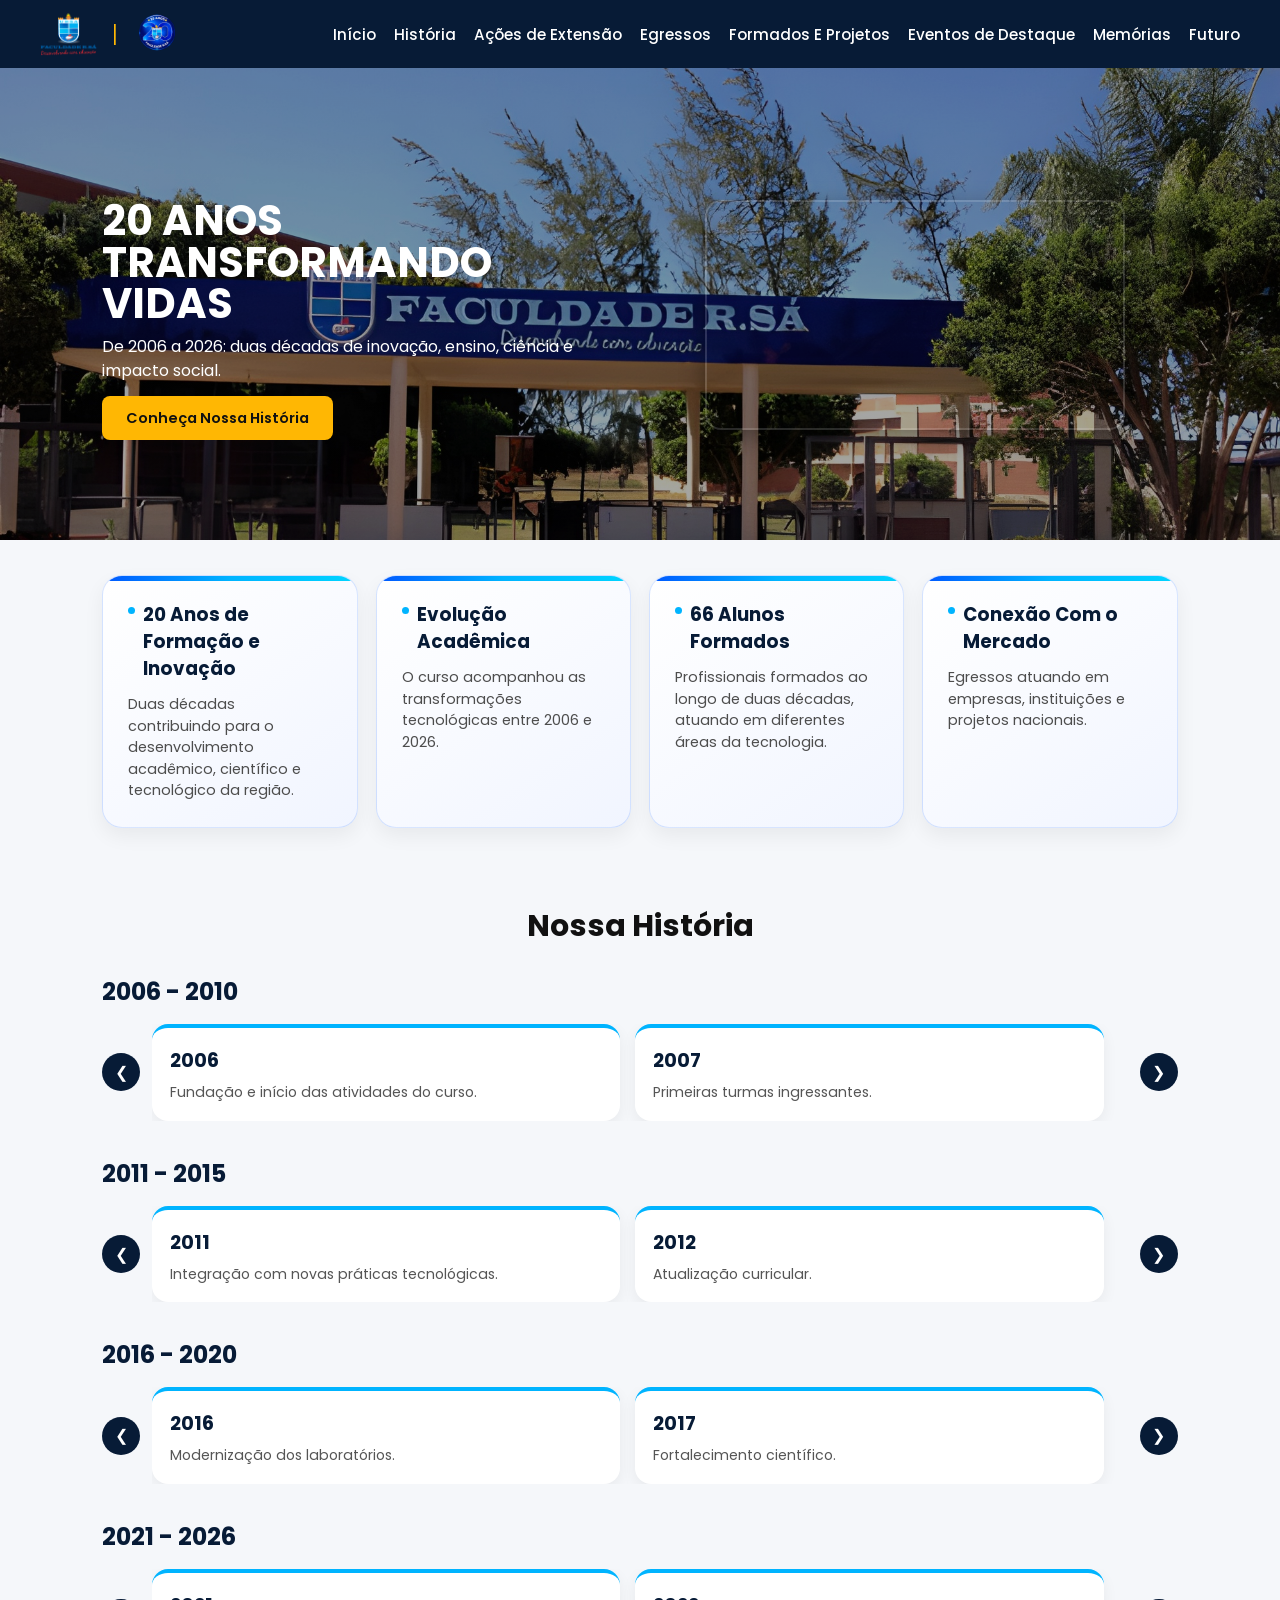
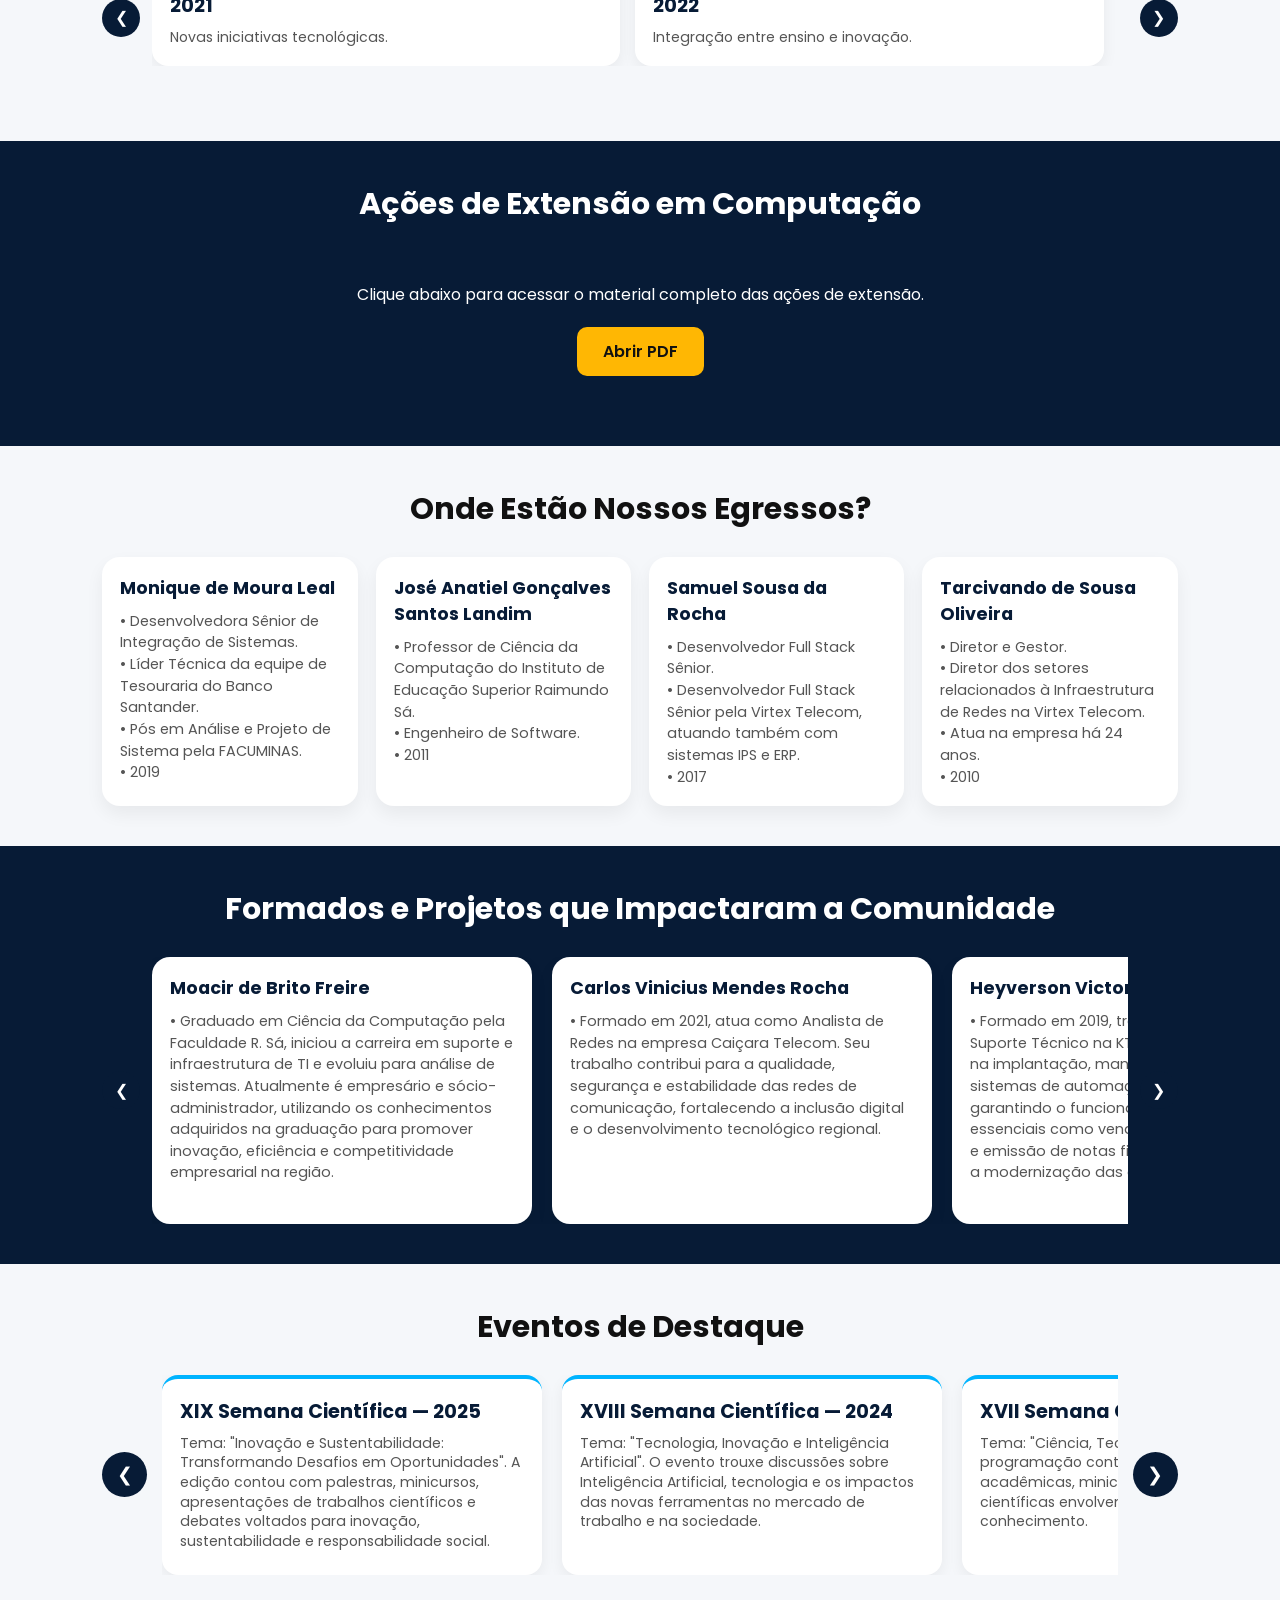
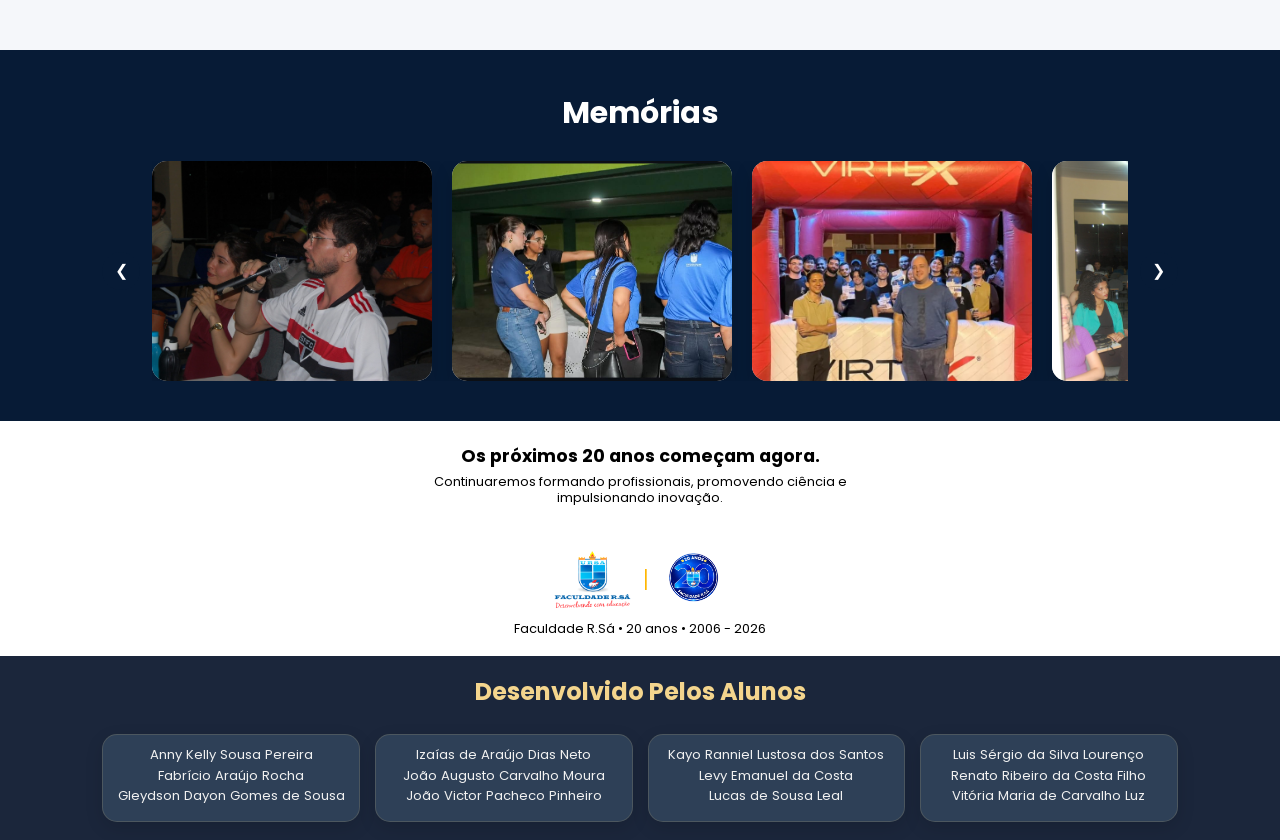
==== index.html @ 5eb16513 "atualização" ====
<!DOCTYPE html>
<html lang="pt-BR">

<head>
  <meta charset="UTF-8">
  <meta name="viewport" content="width=device-width, initial-scale=1.0">

  <title>20 Anos - Faculdade R.Sá</title>

  <link rel="preconnect" href="https://fonts.googleapis.com">

  <link href="https://fonts.googleapis.com/css2?family=Poppins:wght@300;400;500;600;700&display=swap" rel="stylesheet">

  <link rel="stylesheet" href="style.css">

</head>

<body>
  <!-- HEADER -->

  <header class="header">

<div class="logo-area">

  <img src="logo-rsa.png" alt="Logo Faculdade R.Sá">

  <span class="logo-divider">|</span>

  <img src="logo-20-anos.png.png" alt="20 anos">

</div>

    <nav>

      <ul>
        <li><a href="#inicio">Início</a></li>
        <li><a href="#historia">História</a></li>
        <li><a href="#curriculos">Ações de Extensão</a></li>
        <li><a href="#egressos">Egressos</a></li>
        <li><a href="#projetos">Formados E Projetos</a></li>
        <li><a href="#ciencia">Eventos de Destaque</a></li>
        <li><a href="#memorias">Memórias</a></li>
        <li><a href="#futuro">Futuro</a></li>
      </ul>

    </nav>

  </header>

  <!-- HERO -->

<section class="hero" id="inicio">

  <div class="overlay"></div>

  <div class="hero-container">

    <!-- TEXTO -->

    <div class="hero-text">

      <h1>20 ANOS TRANSFORMANDO VIDAS</h1>

      <p>
        De 2006 a 2026: duas décadas de inovação,
        ensino, ciência e impacto social.
      </p>

      <a href="#historia" class="btn">
        Conheça Nossa História
      </a>

    </div>

    <!-- VÍDEO -->

    <div class="hero-video">

      <!-- TROCAR O LINK FUTURAMENTE -->

      <iframe
        src="https://www.youtube.com/embed/VIDEO_ID"
        title="Vídeo 20 anos"
        frameborder="0"
        allowfullscreen>
      </iframe>

    </div>

  </div>

</section> 

  <!-- BLOCO INSTITUCIONAL -->

  <section class="impacto">

    <div class="impact-card">

      <h2>20 Anos de Formação e Inovação</h2>

      <p>
        Duas décadas contribuindo para o desenvolvimento
        acadêmico, científico e tecnológico da região.
      </p>

    </div>

    <div class="impact-card">

      <h2>Evolução Acadêmica</h2>

      <p>
        O curso acompanhou as transformações tecnológicas
        entre 2006 e 2026.
      </p>

    </div>

    <div class="impact-card">

  <h2>66 Alunos Formados</h2>

  <p>
    Profissionais formados ao longo de duas décadas,
    atuando em diferentes áreas da tecnologia.
  </p>

</div>

    <div class="impact-card">

      <h2>Conexão Com o Mercado</h2>

      <p>
        Egressos atuando em empresas,
        instituições e projetos nacionais.
      </p>

    </div>

  </section>

  <!-- HISTÓRIA -->

<section class="section" id="historia">

  <h2 class="section-title">
    Nossa História
  </h2>

  <!-- 2006 - 2010 -->

  <div class="timeline-group">

    <h3 class="timeline-group-title">
      2006 - 2010
    </h3>

    <div class="timeline-slider">

      <button class="prev">&#10094;</button>

      <div class="timeline-track">

        <div class="timeline-card">
          <h3>2006</h3>
          <p>Fundação e início das atividades do curso.</p>
        </div>

        <div class="timeline-card">
          <h3>2007</h3>
          <p>Primeiras turmas ingressantes.</p>
        </div>

        <div class="timeline-card">
          <h3>2008</h3>
          <p>Primeiros projetos acadêmicos.</p>
        </div>

        <div class="timeline-card">
          <h3>2009</h3>
          <p>Ampliação das atividades de extensão.</p>
        </div>

        <div class="timeline-card">
          <h3>2010</h3>
          <p>Fortalecimento da estrutura do curso.</p>
        </div>

      </div>

      <button class="next">&#10095;</button>

    </div>

  </div>

  <!-- 2011 - 2015 -->

  <div class="timeline-group">

    <h3 class="timeline-group-title">
      2011 - 2015
    </h3>

    <div class="timeline-slider">

      <button class="prev">&#10094;</button>

      <div class="timeline-track">

        <div class="timeline-card">
          <h3>2011</h3>
          <p>Integração com novas práticas tecnológicas.</p>
        </div>

        <div class="timeline-card">
          <h3>2012</h3>
          <p>Atualização curricular.</p>
        </div>

        <div class="timeline-card">
          <h3>2013</h3>
          <p>Eventos científicos regionais.</p>
        </div>

        <div class="timeline-card">
          <h3>2014</h3>
          <p>Projetos voltados à comunidade.</p>
        </div>

        <div class="timeline-card">
          <h3>2015</h3>
          <p>Consolidação acadêmica.</p>
        </div>

      </div>

      <button class="next">&#10095;</button>

    </div>

  </div>

  <!-- 2016 - 2020 -->

  <div class="timeline-group">

    <h3 class="timeline-group-title">
      2016 - 2020
    </h3>

    <div class="timeline-slider">

      <button class="prev">&#10094;</button>

      <div class="timeline-track">

        <div class="timeline-card">
          <h3>2016</h3>
          <p>Modernização dos laboratórios.</p>
        </div>

        <div class="timeline-card">
          <h3>2017</h3>
          <p>Fortalecimento científico.</p>
        </div>

        <div class="timeline-card">
          <h3>2018</h3>
          <p>Projetos regionais de inovação.</p>
        </div>

        <div class="timeline-card">
          <h3>2019</h3>
          <p>Ampliação dos egressos no mercado.</p>
        </div>

        <div class="timeline-card">
          <h3>2020</h3>
          <p>Transformação digital do ensino.</p>
        </div>

      </div>

      <button class="next">&#10095;</button>

    </div>

  </div>

  <!-- 2021 - 2026 -->

  <div class="timeline-group">

    <h3 class="timeline-group-title">
      2021 - 2026
    </h3>

    <div class="timeline-slider">

      <button class="prev">&#10094;</button>

      <div class="timeline-track">

        <div class="timeline-card">
          <h3>2021</h3>
          <p>Novas iniciativas tecnológicas.</p>
        </div>

        <div class="timeline-card">
          <h3>2022</h3>
          <p>Integração entre ensino e inovação.</p>
        </div>

        <div class="timeline-card">
          <h3>2023</h3>
          <p>Projetos com impacto social.</p>
        </div>

        <div class="timeline-card">
          <h3>2024</h3>
          <p>Expansão tecnológica do curso.</p>
        </div>

        <div class="timeline-card">
          <h3>2025</h3>
          <p>Preparação dos 20 anos.</p>
        </div>

        <div class="timeline-card">
          <h3>2026</h3>
          <p>Comemoração oficial dos 20 anos.</p>
        </div>

      </div>

      <button class="next">&#10095;</button>

    </div>

  </div>

</section>

  <!-- AÇÕES DE EXTENSÃO -->

<section class="section dark-section" id="curriculos">

  <h2 class="section-title">
    Ações de Extensão em Computação
  </h2>

  <div class="pdf-area">

    <p>
      Clique abaixo para acessar o material completo das ações de extensão.
    </p>

    <a 
      href="Extensões de Computação-1.pptx.pdf"  
      target="_blank" 
      class="pdf-button"
    >
      Abrir PDF
    </a>

  </div>

</section>

 <!-- EGRESSOS -->

<section class="section" id="egressos">

  <h2 class="section-title">
    Onde Estão Nossos Egressos?
  </h2>

  <div class="cards">

    <div class="card">
      <h3>Monique de Moura Leal</h3>
      <p>• Desenvolvedora Sênior de Integração de Sistemas.</p>
      <p>• Líder Técnica da equipe de Tesouraria do Banco Santander.</p>
      <p>• Pós em Análise e Projeto de Sistema pela FACUMINAS.</p>
      <p>• 2019</p>
    </div>

    <div class="card">
      <h3>José Anatiel Gonçalves Santos Landim</h3>
      <p>• Professor de Ciência da Computação do Instituto de Educação Superior Raimundo Sá.</p>
      <p>• Engenheiro de Software.</p>
      <p>• 2011</p>
    </div>

    <div class="card">
      <h3>Samuel Sousa da Rocha</h3>
      <p>• Desenvolvedor Full Stack Sênior.</p>
      <p>• Desenvolvedor Full Stack Sênior pela Virtex Telecom, atuando também com sistemas IPS e ERP.</p>
      <p>• 2017</p>
    </div>

    <div class="card">
      <h3>Tarcivando de Sousa Oliveira</h3>
      <p>• Diretor e Gestor.</p>
      <p>• Diretor dos setores relacionados à Infraestrutura de Redes na Virtex Telecom.</p>
      <p>• Atua na empresa há 24 anos.</p>
      <p>• 2010</p>
    </div>

  </div>

</section>

  <!-- PROJETOS -->

<section class="section dark-section" id="projetos">

  <h2 class="section-title">
    Formados e Projetos que Impactaram a Comunidade
  </h2>

  <div class="timeline-slider">

    <button class="prev">&#10094;</button>

    <div class="timeline-track">

      <div class="card">

        <h3>Moacir de Brito Freire</h3>

        <p>
          • Graduado em Ciência da Computação pela Faculdade R. Sá, iniciou a carreira em suporte e infraestrutura de TI e evoluiu para análise de sistemas. Atualmente é empresário e sócio-administrador, utilizando os conhecimentos adquiridos na graduação para promover inovação, eficiência e competitividade empresarial na região.
        </p>

      </div>

      <div class="card">

        <h3>Carlos Vinicius Mendes Rocha</h3>

        <p>
          • Formado em 2021, atua como Analista de Redes na empresa Caiçara Telecom. Seu trabalho contribui para a qualidade, segurança e estabilidade das redes de comunicação, fortalecendo a inclusão digital e o desenvolvimento tecnológico regional.
        </p>

      </div>

      <div class="card">

        <h3>Heyverson Victor Silva Pereira</h3>

        <p>
          • Formado em 2019, trabalha como Analista de Suporte Técnico na KTECH Sistemas Ltda. Atua na implantação, manutenção e suporte de sistemas de automação comercial, garantindo o funcionamento de processos essenciais como vendas, controle de estoque e emissão de notas fiscais, contribuindo para a modernização das empresas locais.
        </p>

      </div>

      <div class="card">

        <h3>Luiz Ricardo Leite Araújo Luz</h3>

        <p>
          • Graduado em Ciência da Computação pela Faculdade R. Sá, realizou intercâmbio na Irlanda após a formação. Atualmente trabalha em uma gráfica e se especializa em UX/UI Design, desenvolvendo seu portfólio para ingressar no mercado de tecnologia. Sua trajetória destaca a busca contínua por qualificação e adaptação às novas demandas profissionais.
        </p>

      </div>

    </div>

    <button class="next">&#10095;</button>

  </div>

</section>


<!-- EVENTOS -->

<section class="section" id="ciencia">

  <h2 class="section-title">
    Eventos de Destaque
  </h2>

  <div class="timeline-group">

    <div class="timeline-slider">

      <button class="prev">&#10094;</button>

      <div class="timeline-track">

        <div class="timeline-card">

          <h3>XIX Semana Científica — 2025</h3>

          <p>
            Tema: "Inovação e Sustentabilidade: Transformando Desafios em Oportunidades".
            A edição contou com palestras, minicursos, apresentações de trabalhos científicos
            e debates voltados para inovação, sustentabilidade e responsabilidade social.
          </p>

        </div>

        <div class="timeline-card">

          <h3>XVIII Semana Científica — 2024</h3>

          <p>
            Tema: "Tecnologia, Inovação e Inteligência Artificial".
            O evento trouxe discussões sobre Inteligência Artificial, tecnologia e os impactos
            das novas ferramentas no mercado de trabalho e na sociedade.
          </p>

        </div>

        <div class="timeline-card">

          <h3>XVII Semana Científica — 2023</h3>

          <p>
            Tema: "Ciência, Tecnologia e Sociedade".
            A programação contou com palestras acadêmicas, minicursos e apresentações científicas
            envolvendo diferentes áreas do conhecimento.
          </p>

        </div>

        <div class="timeline-card">

          <h3>XVI Semana Científica — 2022</h3>

          <p>
            Tema: "Cenário Pós-Pandemia: Direitos, Tecnologia e Saúde Mental".
            A edição abordou os impactos da pandemia, saúde mental, avanços tecnológicos e questões sociais.
          </p>

        </div>

        <div class="timeline-card">

          <h3>X Semana Científica — 2016</h3>

          <p>
            Tema: "Ética, Política e Desenvolvimento".
            A abertura do evento contou com palestra sobre empreendedorismo, motivação e desenvolvimento.
          </p>

        </div>

        <div class="timeline-card">

          <h3>VII Semana Científica — 2013</h3>

          <p>
            Tema: "Direitos Humanos e Sociedade".
            Foram discutidos temas sociais, direitos humanos e violência contra a mulher.
          </p>

        </div>

      </div>

      <button class="next">&#10095;</button>

    </div>

  </div>

</section>

  <!-- MEMÓRIAS -->

<section class="section dark-section" id="memorias">

  <h2 class="section-title">
    Memórias
  </h2>

  <div class="timeline-slider">

    <button class="prev">&#10094;</button>

    <div class="timeline-track">

      <div class="gallery-item"
           onclick="abrirModal(
           '1000161696.jpg',
           'VII Semana da Computação',
           'Evento acadêmico voltado à integração entre estudantes, professores e profissionais da área de tecnologia, promovendo palestras, debates e troca de experiências.')">

        <img src="1000161696.jpg" alt="">
      </div>

      <div class="gallery-item"
           onclick="abrirModal(
           '1000161697.jpg',
           'Palestra de Estudantes da Computação em Academia de Saúde',
           'Ação realizada por estudantes do curso com foco em educação, tecnologia e conscientização junto à comunidade.')">

        <img src="1000161697.jpg" alt="">
      </div>

      <div class="gallery-item"
           onclick="abrirModal(
           '1000161698.jpg',
           'Segurança Digital para Todos',
           'Projeto de extensão voltado à conscientização da população sobre segurança digital, privacidade e uso seguro da internet.')">

        <img src="1000161698.jpg" alt="">
      </div>

      <div class="gallery-item"
           onclick="abrirModal(
           '1000161699.jpg',
           'VII Semana da Computação',
           'Registro de atividades desenvolvidas durante a Semana da Computação da Faculdade R.Sá.')">

        <img src="1000161699.jpg" alt="">
      </div>

      <div class="gallery-item"
           onclick="abrirModal(
           '10001616100.jpg',
           'Mulheres em Foco',
           'Projeto realizado pelos cursos de Administração, Ciências Contábeis, Ciência da Computação e Jornalismo.')">

        <img src="10001616100.jpg" alt="">
      </div>

      <div class="gallery-item"
           onclick="abrirModal(
           '10001616101.jpg',
           'Computação e Urbanismo',
           'Aplicações de Teoria dos Grafos no planejamento urbano. Fez parte da 3ª edição do Prospera, promovido pelo Instituto Aegea.')">

        <img src="10001616101.jpg" alt="">
      </div>

      <div class="gallery-item"
           onclick="abrirModal(
           '10001616102.jpg',
           'Picos Pro Race 2022',
           'O curso de Computação desenvolveu um programa de simulação de compras online, usado pelo curso de Direito para orientação jurídica em casos de produtos defeituosos ou extraviados.')">

        <img src="10001616102.jpg" alt="">
      </div>

      <div class="gallery-item"
           onclick="abrirModal(
           '10001616103.jpg',
           'Computação e Saúde Mental',
           'Pesquisa realizada por alunos de Computação sobre ciência, saúde mental e os impactos das apostas esportivas.')">

        <img src="10001616103.jpg" alt="">
      </div>

      <div class="gallery-item"
           onclick="abrirModal(
           '10001616104.jpg',
           'Café Filosófico',
           'Projeto interdisciplinar envolvendo alunos de Computação em conjunto com outros cursos, com painel integrado e roda de conversa.')">

        <img src="10001616104.jpg" alt="">
      </div>

      <div class="gallery-item"
           onclick="abrirModal(
           '10001616105.jpg',
           'Computação e Saúde Mental',
           'Atividade de extensão voltada à conscientização sobre saúde mental e impactos sociais das apostas.')">

        <img src="10001616105.jpg" alt="">
      </div>

    </div>

    <button class="next">&#10095;</button>

  </div>

</section>

  <!-- FUTURO -->

  <section class="future" id="futuro">

    <h2>
      Os próximos 20 anos começam agora.
    </h2>

    <p>
      Continuaremos formando profissionais,
      promovendo ciência e impulsionando inovação.
    </p>

  </section>

  <!-- FOOTER -->

<footer class="footer">

  <div class="footer-logos">

    <img src="logo-rsa.png" alt="Logo Faculdade">

    <span class="footer-divider">|</span>

    <img src="logo-20-anos.png.png" alt="20 anos">

  </div>

  <p>
    Faculdade R.Sá • 20 anos • 2006 - 2026
  </p>

</footer>

  <script src="script.js"></script>

  <!-- FOOTER DESENVOLVEDORES -->

<section class="dev-section">

  <h2>
    Desenvolvido Pelos Alunos
  </h2>

  <div class="dev-grid">

    <div class="dev-card">
      <p>Anny Kelly Sousa Pereira</p>
      <p>Fabrício Araújo Rocha</p>
      <p>Gleydson Dayon Gomes de Sousa</p>
    </div>

    <div class="dev-card">
      <p>Izaías de Araújo Dias Neto</p>
      <p>João Augusto Carvalho Moura</p>
      <p>João Victor Pacheco Pinheiro</p>
    </div>

    <div class="dev-card">
      <p>Kayo Ranniel Lustosa dos Santos</p>
      <p>Levy Emanuel da Costa</p>
      <p>Lucas de Sousa Leal</p>
    </div>

    <div class="dev-card">
      <p>Luis Sérgio da Silva Lourenço</p>
      <p>Renato Ribeiro da Costa Filho</p>
      <p>Vitória Maria de Carvalho Luz</p>
    </div>

  </div>

</section>

<div id="modalMemoria" class="modal">

  <div class="modal-content">

    <span class="fechar" onclick="fecharModal()">
      &times;
    </span>

    <div class="modal-body">

      <img id="modalImagem" src="" alt="">

      <div class="modal-texto">

        <h3 id="modalTitulo"></h3>

        <p id="modalDescricao"></p>

      </div>

    </div>

  </div>

</div>

</body>

</html>
---- style.css ----
*{
  margin:0;
  padding:0;
  box-sizing:border-box;
}

html{
  scroll-behavior:smooth;
}

body{
  font-family:'Poppins', sans-serif;
  background:#f5f7fa;
  color:#111;
  overflow-x:hidden;
}

/* HEADER */

.header{
  position:fixed;
  top:0;
  width:100%;
  background:#071b36;
  padding:10px 40px;
  display:flex;
  justify-content:space-between;
  align-items:center;
  z-index:999;
}

.logo-area{
  display:flex;
  align-items:center;
  gap:15px;
}

.logo-area img{
  height:48px;
}

.logo-divider,
.footer-divider{
  color:#ffb703;
  font-size:1.5rem;
  font-weight:300;
}

nav ul{
  display:flex;
  list-style:none;
  gap:18px;
}

nav a{
  color:white;
  text-decoration:none;
  font-weight:500;
  font-size:0.95rem;
  transition:0.3s;
}

nav a:hover{
  color:#ffb703;
}

/* HERO */

.hero{
  min-height:60vh;

  background:
    linear-gradient(
      rgba(0,0,0,0.28),
      rgba(0,0,0,0.28)
    ),
    url('facul.png');

  background-size:cover;
  background-position:center;
  background-repeat:no-repeat;

  position:relative;
  display:flex;
  align-items:center;
  justify-content:center;

  padding-top:90px;
}

.overlay{
  position:absolute;
  inset:0;
  background:rgba(0,0,0,0.10);
}

/* HERO CONTAINER */

.hero-container{
  position:relative;
  z-index:2;
  width:100%;
  padding:25px 8%;
  display:flex;
  justify-content:space-between;
  align-items:center;
  gap:25px;
}

/* TEXTO */

.hero-text{
  flex:1;
  color:white;
}

.hero-text h1{
  font-size:2.6rem;
  margin-bottom:10px;
  line-height:1;
}

.hero-text p{
  font-size:1rem;
  margin-bottom:22px;
  line-height:1.5;
  max-width:500px;
}

/* VÍDEO */

.hero-video{
  flex:1;
  display:flex;
  justify-content:center;
}

.hero-video iframe{
  width:100%;
  max-width:420px;
  height:230px;
  border-radius:16px;
  border:2px solid rgba(255,255,255,0.15);
  box-shadow:0 8px 25px rgba(0,0,0,0.35);
}

/* BOTÃO */

.btn{
  background:#ffb703;
  color:#111;
  text-decoration:none;
  padding:12px 24px;
  border-radius:8px;
  font-weight:600;
  font-size:0.9rem;
  transition:0.3s;
}

.btn:hover{
  transform:translateY(-3px);
}

/* IMPACTO */

.impacto{
  display:grid;
  grid-template-columns:repeat(auto-fit,minmax(220px,1fr));
  gap:18px;
  padding:35px 8%;
}

.impact-card{
  position:relative;
  background:linear-gradient(145deg,#ffffff,#f1f5ff);
  padding:25px;
  border-radius:20px;
  border:1px solid rgba(0,87,255,0.15);
  overflow:hidden;
  transition:0.4s;
  box-shadow:
    0 8px 20px rgba(0,0,0,0.06),
    0 0 0 rgba(0,87,255,0);
}

.impact-card::before{
  content:"";
  position:absolute;
  top:0;
  left:0;
  width:100%;
  height:5px;
  background:linear-gradient(
    90deg,
    #0057ff,
    #00b4ff,
    #00d4ff
  );
}

.impact-card:hover{
  transform:translateY(-5px);
}

.impact-card h2{
  font-size:1.15rem;
  color:#071b36;
  margin-bottom:12px;
  position:relative;
  padding-left:15px;
}

.impact-card h2::before{
  content:"";
  position:absolute;
  left:0;
  top:6px;
  width:7px;
  height:7px;
  border-radius:50%;
  background:#00b4ff;
}

.impact-card p{
  line-height:1.5;
  color:#4d4d4d;
  font-size:0.9rem;
}

/* SECTION */

.section{
  padding:40px 8%;
}

.section-title{
  text-align:center;
  font-size:1.9rem;
  margin-bottom:25px;
}

.dark-section{
  background:#071b36;
  color:white;
}

/* TIMELINE */

.timeline-group{
  margin-bottom:35px;
}

.timeline-group-title{
  font-size:1.5rem;
  margin-bottom:15px;
  color:#071b36;
}

/* SLIDER */

.timeline-slider{
  position:relative;
  display:flex;
  align-items:center;
  gap:12px;
}

/* TRACK */

.timeline-track{
  display:flex;
  gap:15px;
  overflow:hidden;
  scroll-behavior:smooth;
  width:100%;
}

/* TIMELINE CARD */

.timeline-card{
  min-width:48%;
  background:white;
  padding:18px;
  border-radius:16px;
  border-top:4px solid #00b4ff;
  box-shadow:0 5px 15px rgba(0,0,0,0.06);
  flex-shrink:0;
  transition:0.3s;
}

.timeline-card:hover{
  transform:translateY(-4px);
}

.timeline-card h3{
  font-size:1.2rem;
  margin-bottom:8px;
  color:#071b36;
}

.timeline-card p{
  color:#555;
  line-height:1.4;
  font-size:0.88rem;
}

/* BOTÕES */

.prev,
.next{
  background:#071b36;
  color:white;
  border:none;
  width:38px;
  height:38px;
  border-radius:50%;
  cursor:pointer;
  font-size:1rem;
  transition:0.3s;
  flex-shrink:0;
}

.prev:hover,
.next:hover{
  background:#00b4ff;
}

/* CARDS */

.cards{
  display:grid;
  grid-template-columns:repeat(auto-fit,minmax(240px,1fr));
  gap:18px;
}

.card{
  background:white;
  padding:18px;
  border-radius:18px;
  color:#111;
  box-shadow:0 8px 18px rgba(0,0,0,0.06);
  transition:0.3s;
}

.card:hover{
  transform:translateY(-4px);
}

.card h3{
  color:#071b36;
  margin-bottom:10px;
  font-size:1.1rem;
}

.card p{
  line-height:1.5;
  color:#555;
  font-size:0.9rem;
}

/* GALERIA */

/* GALERIA */

.gallery{
  display:grid;
  grid-template-columns:repeat(auto-fit,minmax(180px,1fr));
  gap:15px;
}

.gallery-item{
  height:180px;
  background:#d9d9d9;
  border-radius:12px;
  display:flex;
  justify-content:center;
  align-items:center;
  color:#555;
  font-weight:600;
  font-size:0.9rem;
}
/* FUTURO */

.future{
  background:white;
  color:black;
  text-align:center;
  padding:22px 8%;
}

.future h2{
  font-size:1.1rem;
  margin-bottom:5px;
}

.future p{
  max-width:450px;
  margin:auto;
  line-height:1.3;
  font-size:0.8rem;
}

/* FOOTER */

.footer{
  background:white;
  color:black;
  text-align:center;
  padding:18px 20px;
}

/* FOOTER LOGOS */

.footer-logos{
  display:flex;
  justify-content:center;
  align-items:center;
  gap:12px;
  margin-bottom:8px;
}

.footer-logos img{
  height:65px;
}

.footer p{
  font-size:0.8rem;
}

/* DESENVOLVEDORES */

.dev-section{
  background:#1b263b;
  padding:18px 8%;
  color:white;
  text-align:center;
}

.dev-section h2{
  font-size:1.5rem;
  margin-bottom:25px;
  color:#f4d58d;
}

.dev-grid{
  display:grid;
  grid-template-columns:repeat(auto-fit,minmax(220px,1fr));
  gap:15px;
}

.dev-card{
  background:#2e4057;
  border:1px solid rgba(244,213,141,0.15);
  border-radius:15px;
  padding:12px;
  transition:0.3s;
  box-shadow:0 6px 18px rgba(0,0,0,0.12);
}

.dev-card:hover{
  transform:translateY(-4px);
}

.dev-card p{
  margin-bottom:5px;
  line-height:1.2;
  font-size:0.82rem;
  color:#f1f1f1;
}

/* ANIMAÇÕES */

.hidden{
  opacity:0;
  transform:translateY(30px);
  transition:all 0.7s ease;
}

.show{
  opacity:1;
  transform:translateY(0);
}

/* RESPONSIVO */

@media(max-width:900px){

  .header{
    flex-direction:column;
    gap:15px;
    padding:15px;
  }

  nav ul{
    flex-wrap:wrap;
    justify-content:center;
    gap:12px;
  }

  .hero{
    min-height:auto;
    padding-top:120px;
    padding-bottom:30px;
  }

  .hero-container{
    flex-direction:column;
    text-align:center;
  }

  .hero-text h1{
    font-size:2rem;
  }

  .hero-text p{
    margin:auto;
    margin-bottom:20px;
  }

  .hero-video iframe{
    height:220px;
  }

  .section-title{
    font-size:1.7rem;
  }

  .timeline-card{
    min-width:100%;
  }

}

/* EVENTOS EM FORMATO SLIDER */

#ciencia .timeline-slider{
  position:relative;
  display:flex;
  align-items:center;
  gap:15px;
}

#ciencia .timeline-track{
  display:flex;
  gap:20px;
  overflow-x:hidden;
  scroll-behavior:smooth;
  width:100%;
}

#ciencia .timeline-card{
  min-width:380px;
  max-width:380px;

  min-height:200px;

  flex-shrink:0;

  white-space:normal;
  overflow:visible;
}

#ciencia .prev,
#ciencia .next{
  background:#071b36;
  color:white;
  border:none;
  width:45px;
  height:45px;
  border-radius:50%;
  cursor:pointer;
  font-size:1.2rem;
  transition:.3s;
}

#ciencia .prev:hover,
#ciencia .next:hover{
  background:#ffb703;
  color:#071b36;
}

@media(max-width:900px){

  #ciencia .timeline-card{
    min-width:100%;
  }

}

.gallery-item{
  cursor:pointer;
  overflow:hidden;
  border-radius:15px;
}

.gallery-item img{
  width:100%;
  height:250px;
  object-fit:cover;
  transition:0.4s;
}

.gallery-item:hover img{
  transform:scale(1.05);
}

/* MODAL */

.modal{
  display:none;
  position:fixed;
  inset:0;
  background:rgba(0,0,0,0.8);
  z-index:9999;
}

.modal-content{
  background:white;
  width:80%;
  max-width:1000px;
  margin:5% auto;
  border-radius:20px;
  overflow:hidden;
  position:relative;
}

.fechar{
  position:absolute;
  right:20px;
  top:10px;
  font-size:40px;
  cursor:pointer;
}

.modal-body{
  display:flex;
  gap:30px;
  padding:30px;
  align-items:center;
}

.modal-body img{
  width:45%;
  border-radius:15px;
}

.modal-texto{
  flex:1;
}

.modal-texto h3{
  color:#071b36;
  margin-bottom:15px;
  font-size:1.8rem;
}

.modal-texto p{
  line-height:1.8;
  color:#555;
}

@media(max-width:900px){

  .modal-body{
    flex-direction:column;
  }

  .modal-body img{
    width:100%;
  }

}

/* EGRESSOS */

#egressos .timeline-track{
  display:flex;
  gap:20px;
  overflow-x:hidden;
  scroll-behavior:smooth;
}

#egressos .timeline-card{
  min-width:300px;
  max-width:300px;
  min-height:170px;
}

/* MEMÓRIAS EM SLIDER */

#memorias .timeline-track{
  display:flex;
  gap:20px;
  overflow-x:hidden;
  scroll-behavior:smooth;
  width:100%;
}

#memorias .gallery-item{
  min-width:280px;
  max-width:280px;
  height:220px;

  flex-shrink:0;

  border-radius:15px;
  overflow:hidden;

  cursor:pointer;

  box-shadow:0 8px 20px rgba(0,0,0,.15);
}

#memorias .gallery-item img{
  width:100%;
  height:100%;
  object-fit:cover;
  transition:.4s;
}

#memorias .gallery-item:hover img{
  transform:scale(1.05);
}

@media(max-width:900px){

  #memorias .gallery-item{
    min-width:100%;
    max-width:100%;
  }

}

/* PROJETOS EM SLIDER */

#projetos .timeline-track{
  display:flex;
  gap:20px;
  overflow-x:hidden;
  scroll-behavior:smooth;
  width:100%;
}

#projetos .card{
  min-width:380px;
  max-width:380px;
  flex-shrink:0;
}

@media(max-width:900px){

  #projetos .card{
    min-width:100%;
    max-width:100%;
  }

}

.pdf-area{
  text-align:center;
  padding:30px 10px;
}

.pdf-area p{
  color:#fff;
  margin-bottom:20px;
  font-size:1rem;
}

.pdf-button{
  display:inline-block;
  background:#ffb703;
  color:#111;
  padding:12px 26px;
  border-radius:10px;
  font-weight:600;
  text-decoration:none;
  transition:0.3s;
}

.pdf-button:hover{
  transform:translateY(-4px);
  background:#ffd166;
}
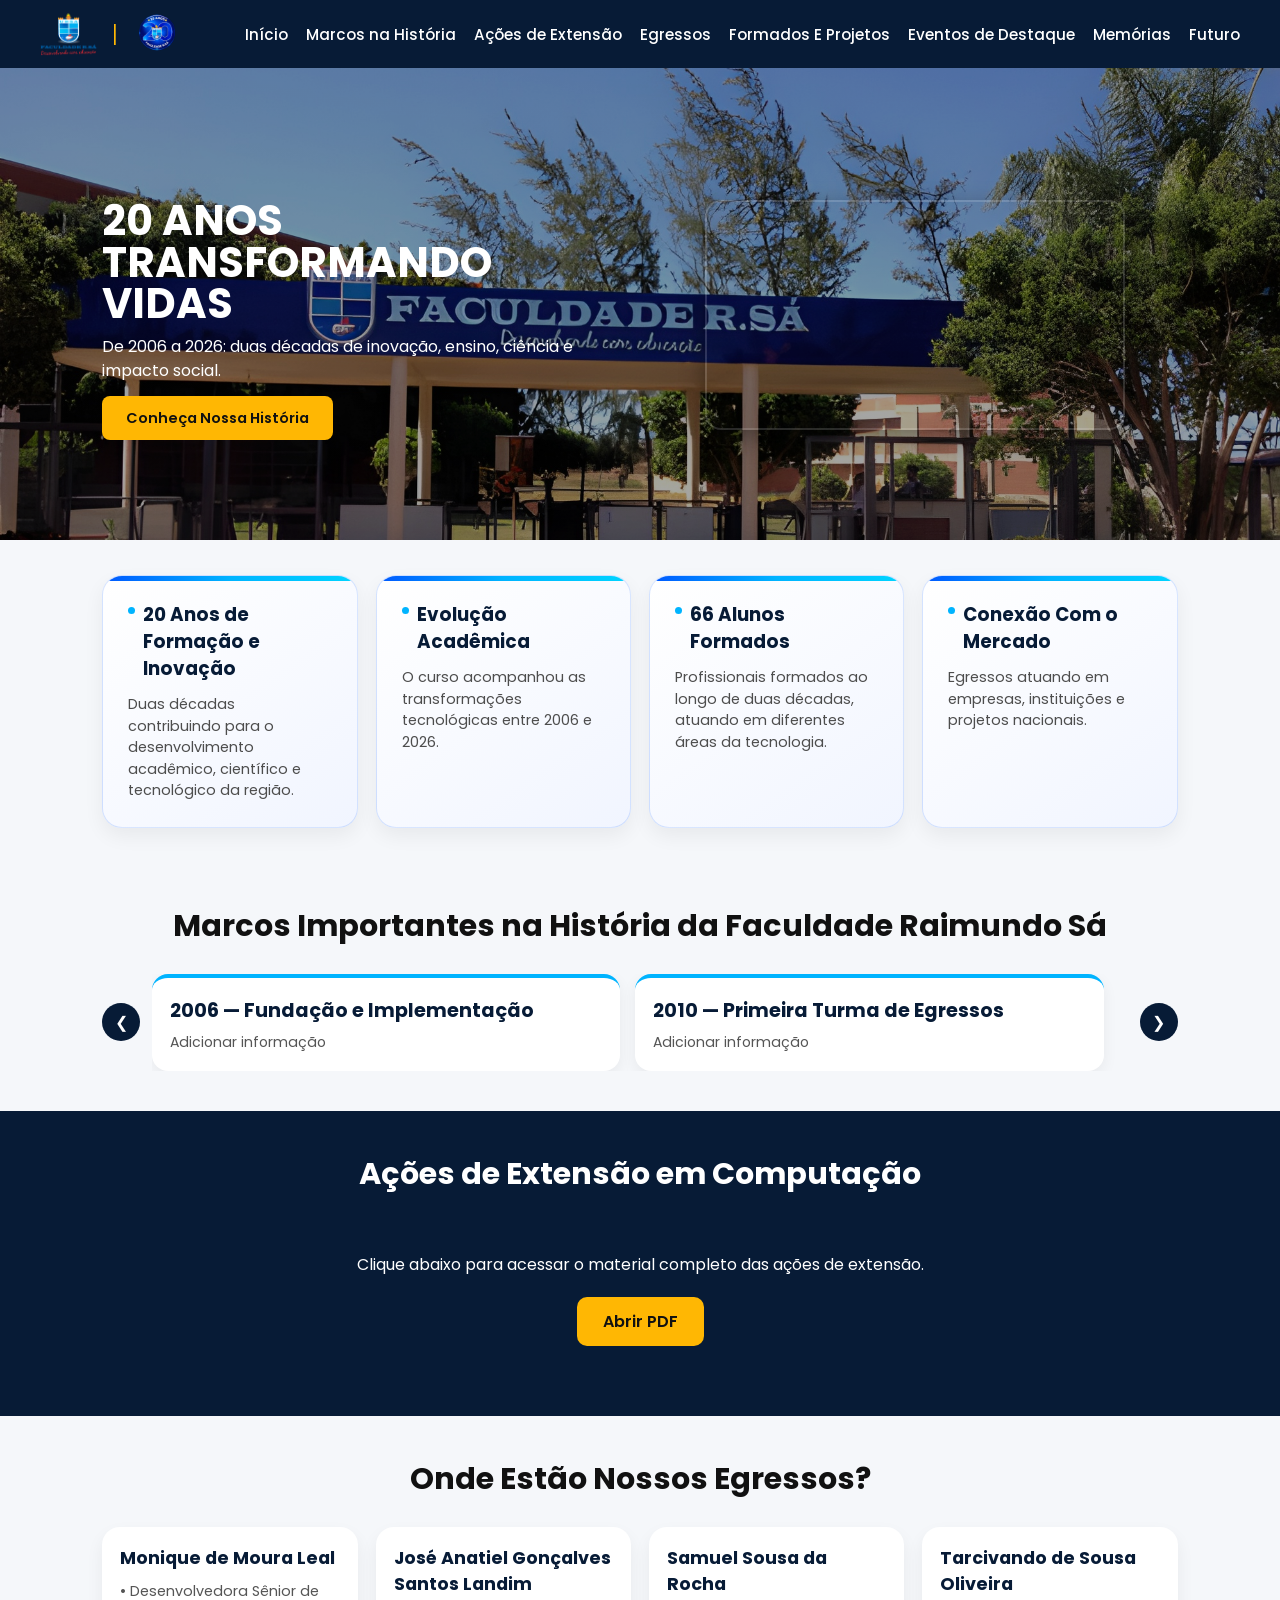
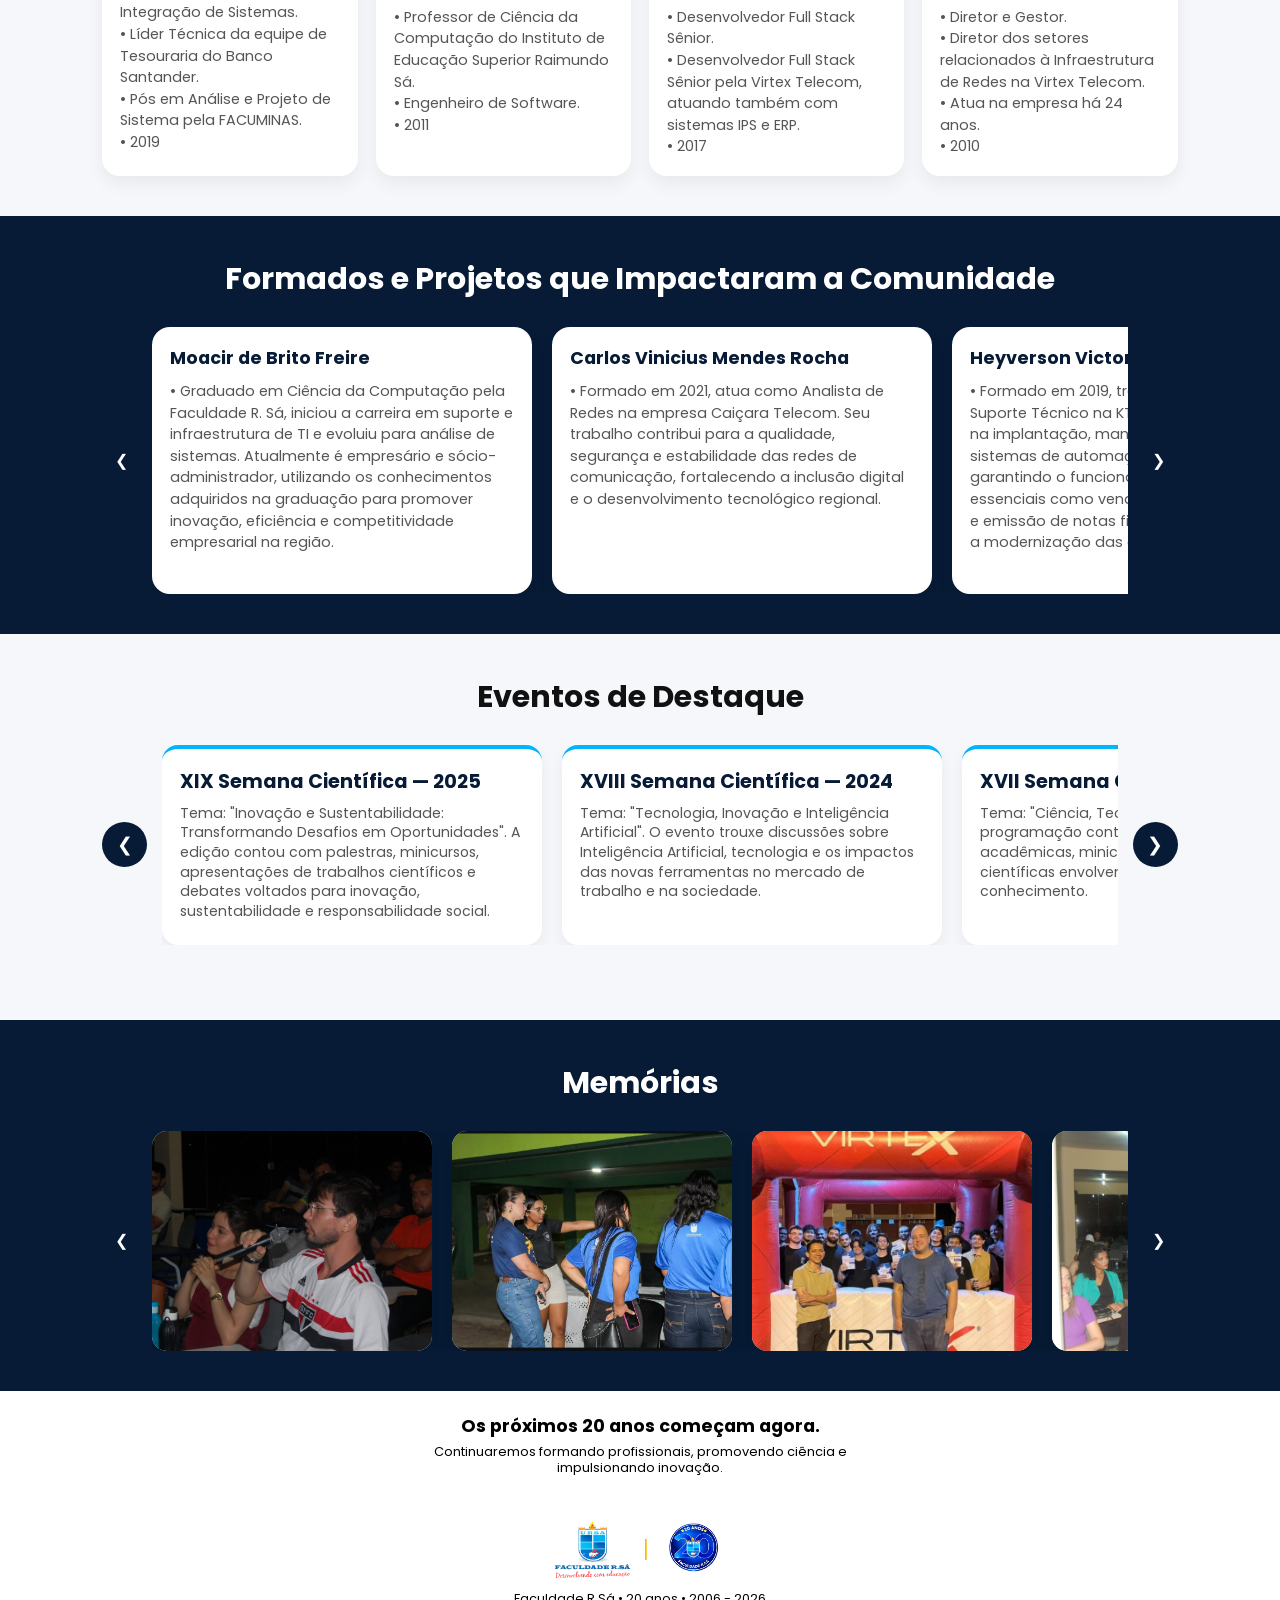
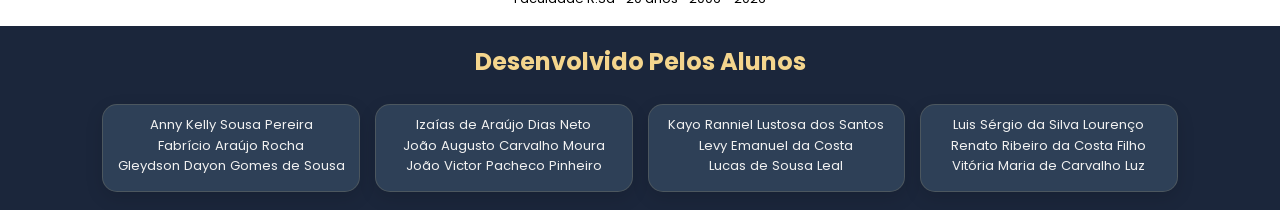
==== commit 3b6f98b7: "Update index.html" ====
--- a/index.html
+++ b/index.html
@@ -34,7 +34,7 @@
 
       <ul>
         <li><a href="#inicio">Início</a></li>
-        <li><a href="#historia">História</a></li>
+        <li><a href="#historia">Marcos na História</a></li>
         <li><a href="#curriculos">Ações de Extensão</a></li>
         <li><a href="#egressos">Egressos</a></li>
         <li><a href="#projetos">Formados E Projetos</a></li>
@@ -141,204 +141,68 @@
 
   </section>
 
-  <!-- HISTÓRIA -->
+  <!-- MARCOS NA HISTÓRIA -->
+
+<!-- HISTÓRIA -->
 
 <section class="section" id="historia">
 
   <h2 class="section-title">
-    Nossa História
+    Marcos Importantes na História da Faculdade Raimundo Sá
   </h2>
 
-  <!-- 2006 - 2010 -->
-
-  <div class="timeline-group">
-
-    <h3 class="timeline-group-title">
-      2006 - 2010
-    </h3>
-
-    <div class="timeline-slider">
-
-      <button class="prev">&#10094;</button>
-
-      <div class="timeline-track">
-
-        <div class="timeline-card">
-          <h3>2006</h3>
-          <p>Fundação e início das atividades do curso.</p>
-        </div>
-
-        <div class="timeline-card">
-          <h3>2007</h3>
-          <p>Primeiras turmas ingressantes.</p>
-        </div>
-
-        <div class="timeline-card">
-          <h3>2008</h3>
-          <p>Primeiros projetos acadêmicos.</p>
-        </div>
-
-        <div class="timeline-card">
-          <h3>2009</h3>
-          <p>Ampliação das atividades de extensão.</p>
-        </div>
-
-        <div class="timeline-card">
-          <h3>2010</h3>
-          <p>Fortalecimento da estrutura do curso.</p>
-        </div>
-
-      </div>
-
-      <button class="next">&#10095;</button>
-
-    </div>
-
-  </div>
-
-  <!-- 2011 - 2015 -->
-
-  <div class="timeline-group">
-
-    <h3 class="timeline-group-title">
-      2011 - 2015
-    </h3>
-
-    <div class="timeline-slider">
-
-      <button class="prev">&#10094;</button>
-
-      <div class="timeline-track">
-
-        <div class="timeline-card">
-          <h3>2011</h3>
-          <p>Integração com novas práticas tecnológicas.</p>
-        </div>
-
-        <div class="timeline-card">
-          <h3>2012</h3>
-          <p>Atualização curricular.</p>
-        </div>
-
-        <div class="timeline-card">
-          <h3>2013</h3>
-          <p>Eventos científicos regionais.</p>
-        </div>
-
-        <div class="timeline-card">
-          <h3>2014</h3>
-          <p>Projetos voltados à comunidade.</p>
-        </div>
-
-        <div class="timeline-card">
-          <h3>2015</h3>
-          <p>Consolidação acadêmica.</p>
-        </div>
-
-      </div>
-
-      <button class="next">&#10095;</button>
-
-    </div>
-
-  </div>
-
-  <!-- 2016 - 2020 -->
-
-  <div class="timeline-group">
-
-    <h3 class="timeline-group-title">
-      2016 - 2020
-    </h3>
-
-    <div class="timeline-slider">
-
-      <button class="prev">&#10094;</button>
-
-      <div class="timeline-track">
-
-        <div class="timeline-card">
-          <h3>2016</h3>
-          <p>Modernização dos laboratórios.</p>
-        </div>
-
-        <div class="timeline-card">
-          <h3>2017</h3>
-          <p>Fortalecimento científico.</p>
-        </div>
-
-        <div class="timeline-card">
-          <h3>2018</h3>
-          <p>Projetos regionais de inovação.</p>
-        </div>
-
-        <div class="timeline-card">
-          <h3>2019</h3>
-          <p>Ampliação dos egressos no mercado.</p>
-        </div>
-
-        <div class="timeline-card">
-          <h3>2020</h3>
-          <p>Transformação digital do ensino.</p>
-        </div>
-
-      </div>
-
-      <button class="next">&#10095;</button>
-
-    </div>
-
-  </div>
-
-  <!-- 2021 - 2026 -->
-
-  <div class="timeline-group">
-
-    <h3 class="timeline-group-title">
-      2021 - 2026
-    </h3>
-
-    <div class="timeline-slider">
-
-      <button class="prev">&#10094;</button>
-
-      <div class="timeline-track">
-
-        <div class="timeline-card">
-          <h3>2021</h3>
-          <p>Novas iniciativas tecnológicas.</p>
-        </div>
-
-        <div class="timeline-card">
-          <h3>2022</h3>
-          <p>Integração entre ensino e inovação.</p>
-        </div>
-
-        <div class="timeline-card">
-          <h3>2023</h3>
-          <p>Projetos com impacto social.</p>
-        </div>
-
-        <div class="timeline-card">
-          <h3>2024</h3>
-          <p>Expansão tecnológica do curso.</p>
-        </div>
-
-        <div class="timeline-card">
-          <h3>2025</h3>
-          <p>Preparação dos 20 anos.</p>
-        </div>
-
-        <div class="timeline-card">
-          <h3>2026</h3>
-          <p>Comemoração oficial dos 20 anos.</p>
-        </div>
-
-      </div>
-
-      <button class="next">&#10095;</button>
-
-    </div>
+  <div class="timeline-slider">
+
+    <button class="prev">&#10094;</button>
+
+    <div class="timeline-track">
+
+      <div class="timeline-card">
+
+        <h3>2006 — Fundação e Implementação</h3>
+
+        <p>
+        Adicionar informação
+
+        </p>
+
+      </div>
+
+      <div class="timeline-card">
+
+        <h3>2010 — Primeira Turma de Egressos</h3>
+
+        <p>
+         Adicionar informação
+
+        </p>
+
+      </div>
+
+      <div class="timeline-card">
+
+        <h3>2012 — Reconhecimento pelo MEC</h3>
+
+        <p>
+        Adicionar informação
+
+        </p>
+
+      </div>
+
+      <div class="timeline-card">
+
+        <h3>2026 — Celebração dos 20 Anos</h3>
+
+        <p>
+          Adicionar informação
+        </p>
+
+      </div>
+
+    </div>
+
+    <button class="next">&#10095;</button>
 
   </div>
 
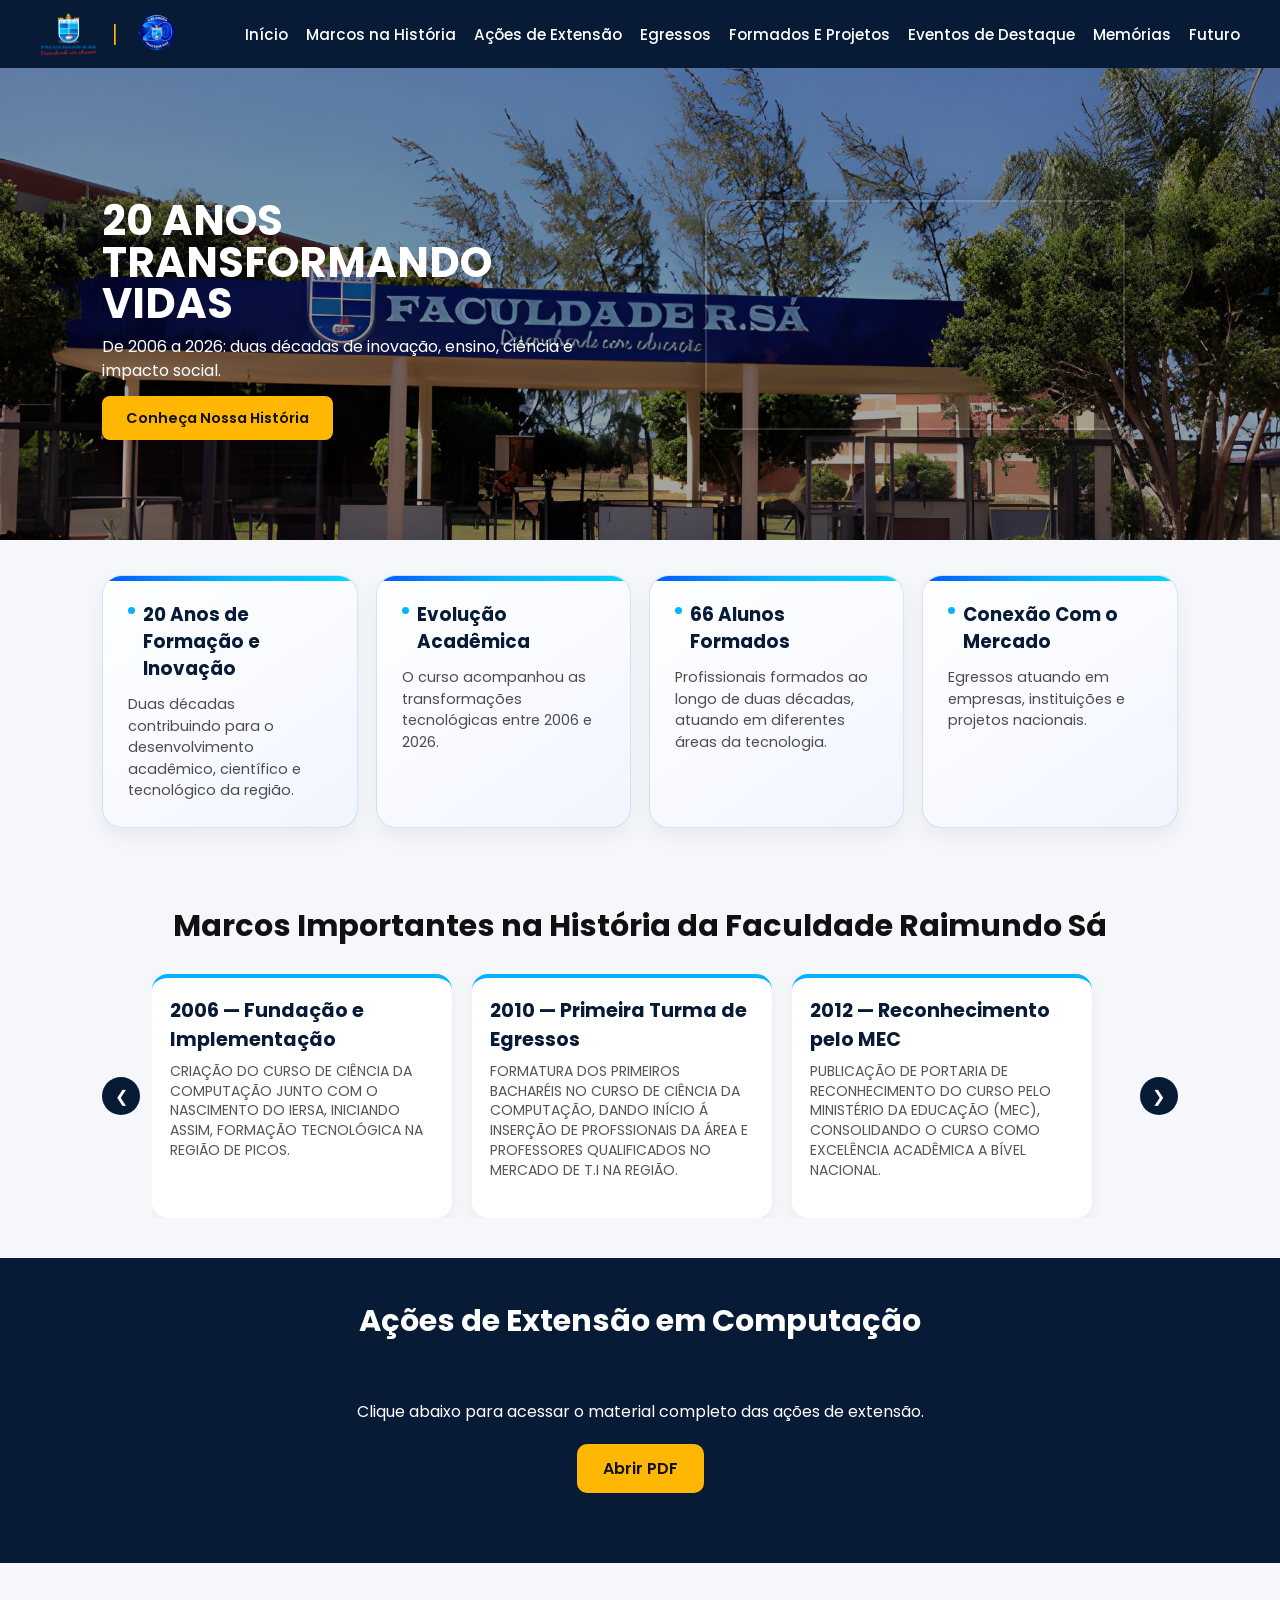
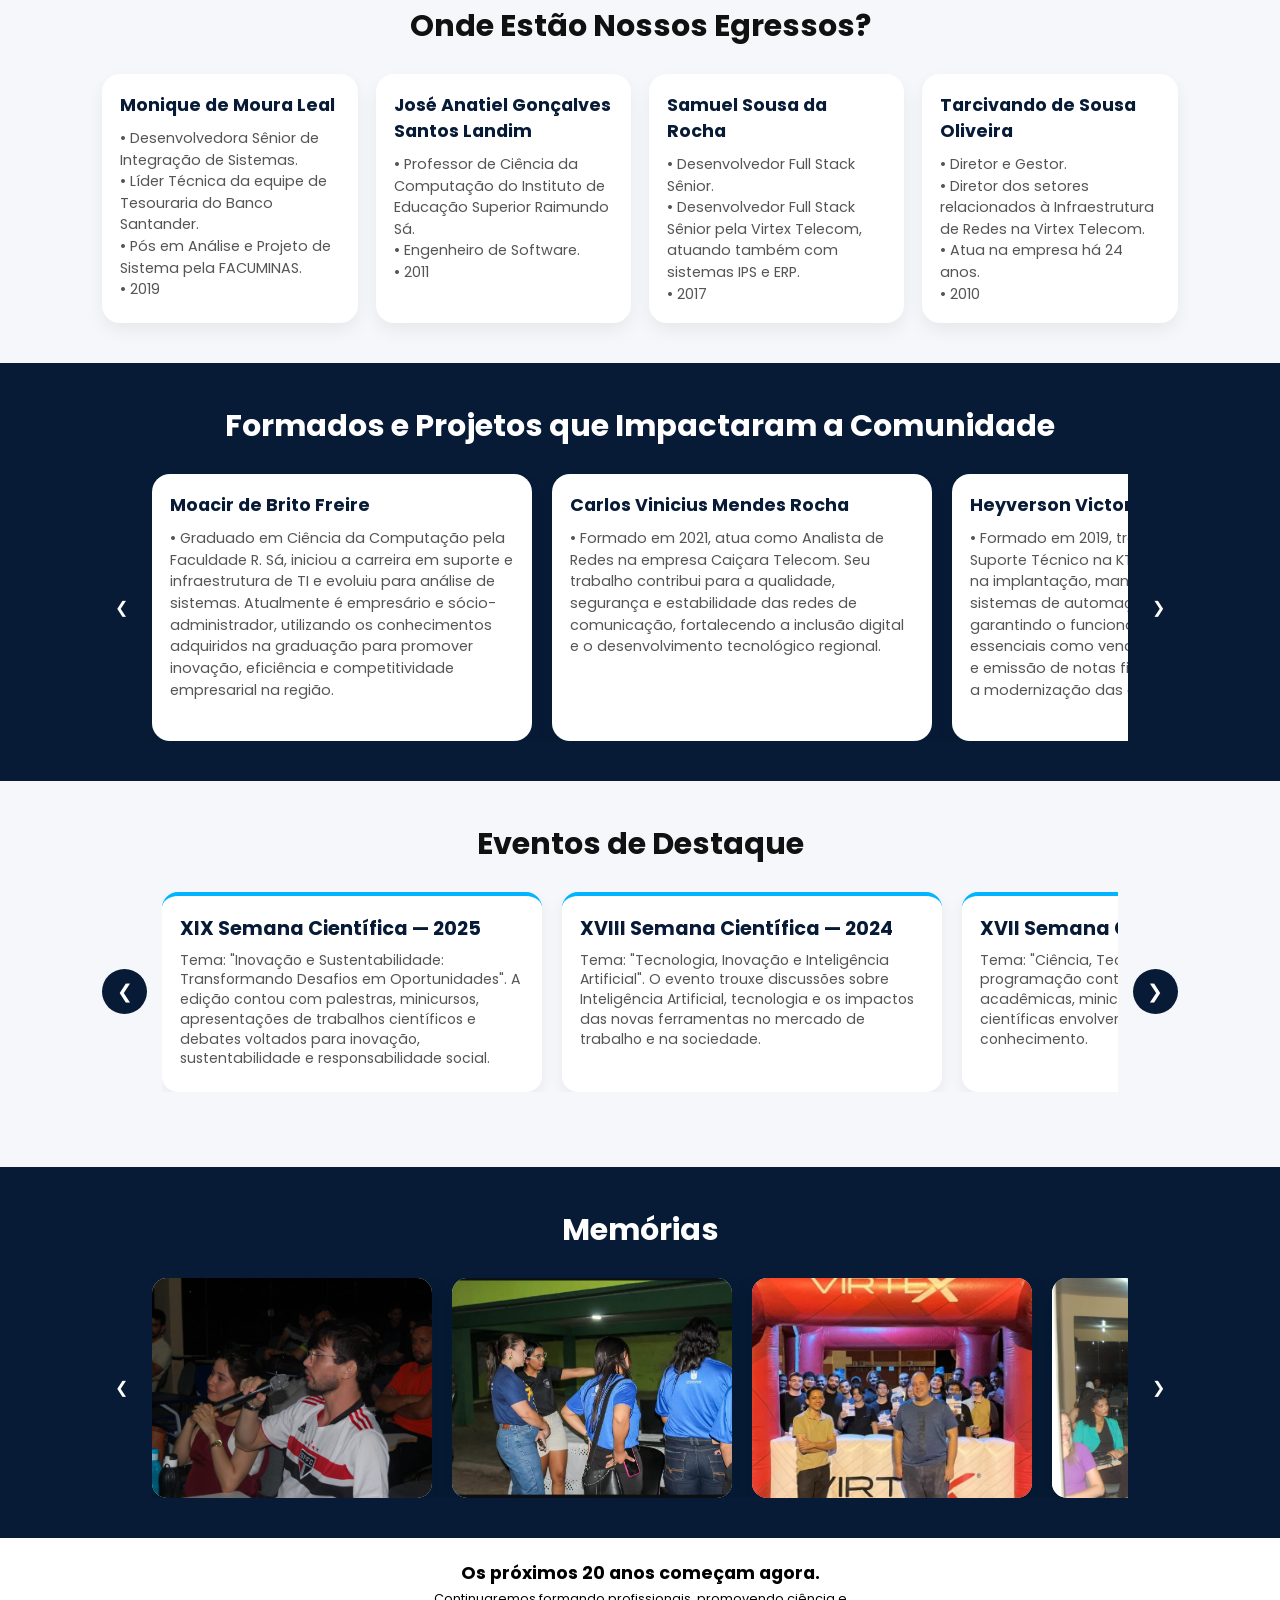
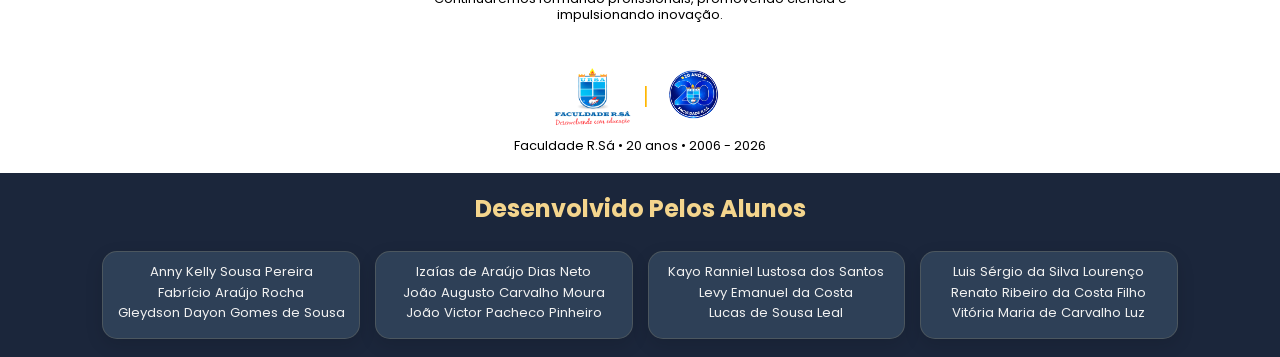
==== commit eb82260e: "Update fmt.Println output from 'Hello' to 'Goodbye'" ====
--- a/index.html
+++ b/index.html
@@ -162,7 +162,8 @@
         <h3>2006 — Fundação e Implementação</h3>
 
         <p>
-        Adicionar informação
+       CRIAÇÃO DO CURSO DE CIÊNCIA DA COMPUTAÇÃO JUNTO COM O NASCIMENTO DO IERSA,
+INICIANDO ASSIM, FORMAÇÃO TECNOLÓGICA NA REGIÃO DE PICOS.
 
         </p>
 
@@ -173,7 +174,9 @@
         <h3>2010 — Primeira Turma de Egressos</h3>
 
         <p>
-         Adicionar informação
+        FORMATURA DOS PRIMEIROS BACHARÉIS NO CURSO DE CIÊNCIA DA COMPUTAÇÃO, DANDO
+INÍCIO Á INSERÇÃO DE PROFSSIONAIS DA ÁREA E PROFESSORES QUALIFICADOS NO
+MERCADO DE T.I NA REGIÃO.
 
         </p>
 
@@ -184,7 +187,9 @@
         <h3>2012 — Reconhecimento pelo MEC</h3>
 
         <p>
-        Adicionar informação
+     PUBLICAÇÃO DE PORTARIA DE RECONHECIMENTO DO CURSO PELO MINISTÉRIO DA
+EDUCAÇÃO (MEC), CONSOLIDANDO O CURSO COMO EXCELÊNCIA ACADÊMICA A BÍVEL
+NACIONAL.
 
         </p>
 
@@ -195,7 +200,9 @@
         <h3>2026 — Celebração dos 20 Anos</h3>
 
         <p>
-          Adicionar informação
+          COMEMORAÇÃO DE DUAS DÉCADAS DO CURSO CO M O PROJETO DE EXTENSÃO,
+DESTACANDO PARCERIAS DE PESQUISA E EGRESSOS LIDERANDO A ÁREA DA TECNOLOGIA
+EM PICOS E REGIÃO, OU ATÉ MESMO EM NÍVEL INTERNACIONAL.
         </p>
 
       </div>
--- a/style.css
+++ b/style.css
@@ -782,3 +782,29 @@
   transform:translateY(-4px);
   background:#ffd166;
 }
+
+/* HISTÓRIA COMPACTA */
+
+#historia .timeline-track{
+  display:flex;
+  gap:20px;
+  overflow-x:hidden;
+  scroll-behavior:smooth;
+  width:100%;
+}
+
+#historia .timeline-card{
+  min-width:300px;
+  max-width:300px;
+  min-height:180px;
+  flex-shrink:0;
+}
+
+@media(max-width:900px){
+
+  #historia .timeline-card{
+    min-width:100%;
+    max-width:100%;
+  }
+
+}
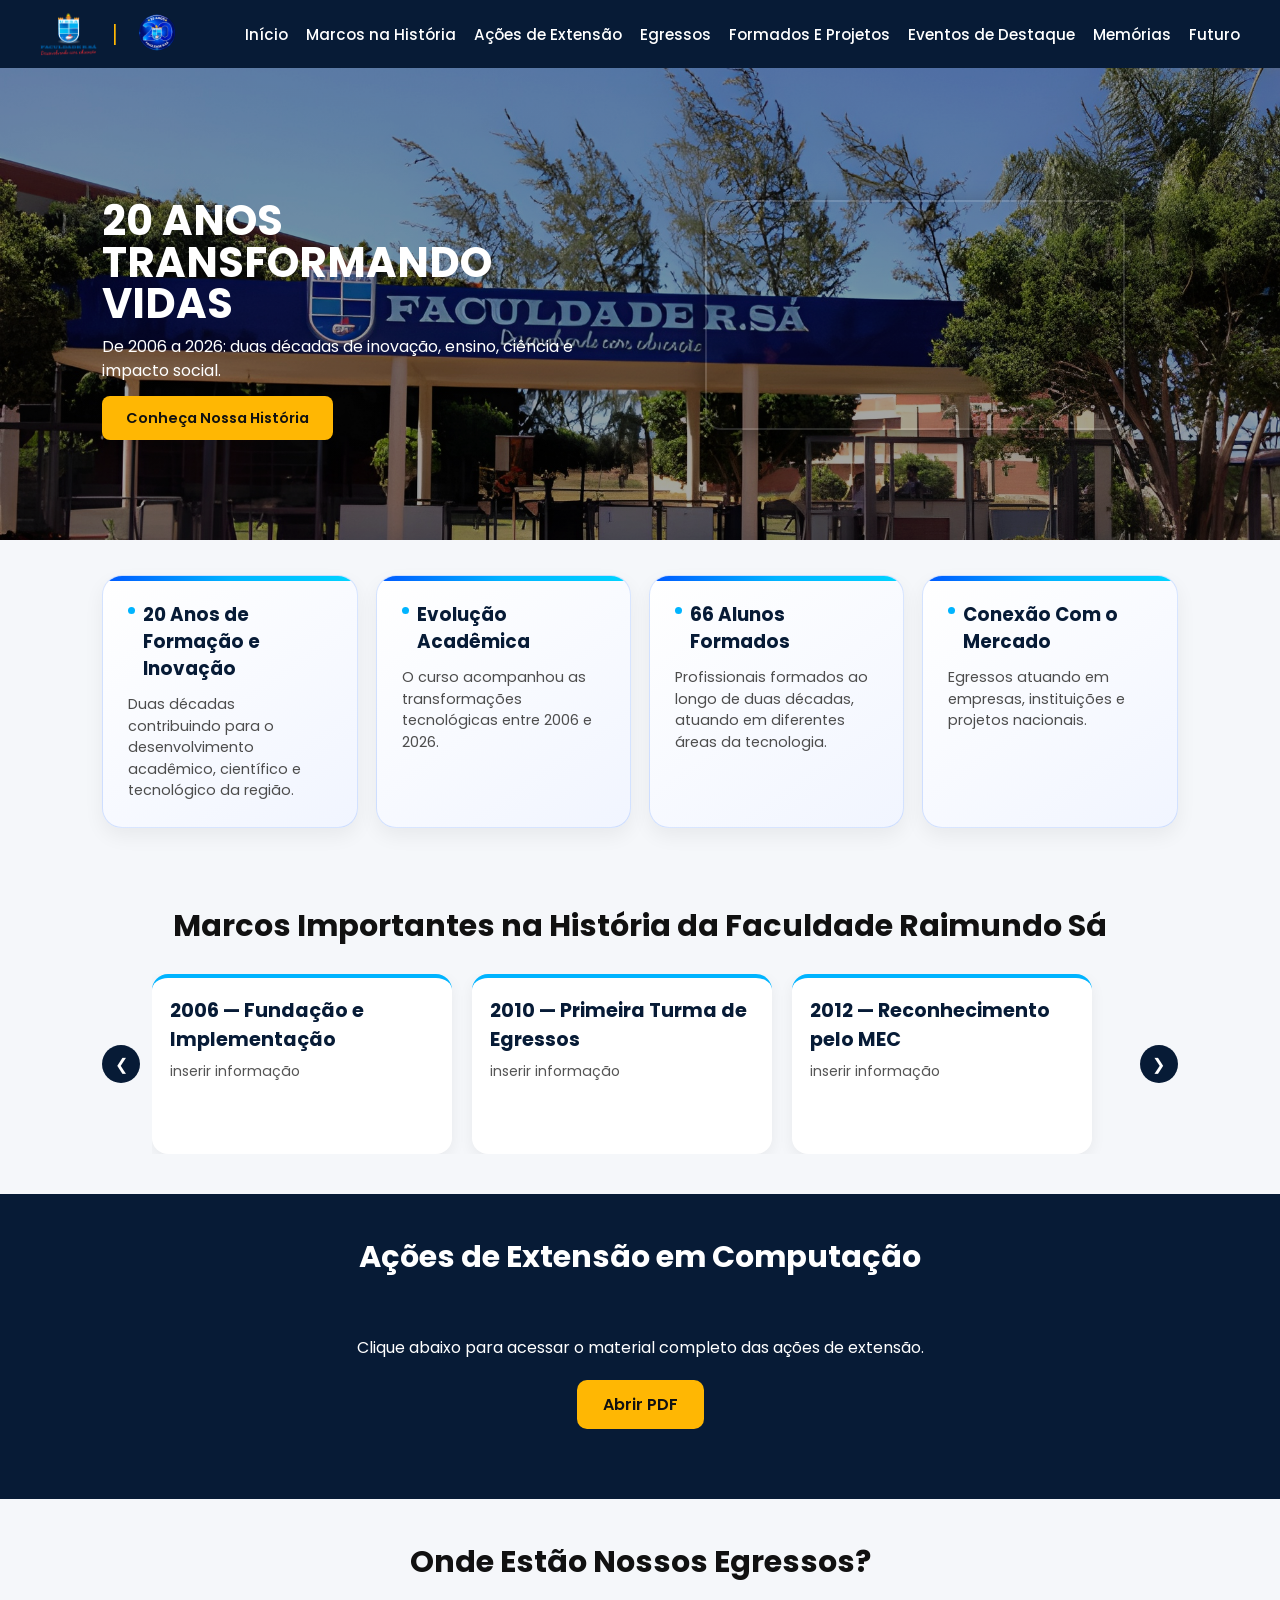
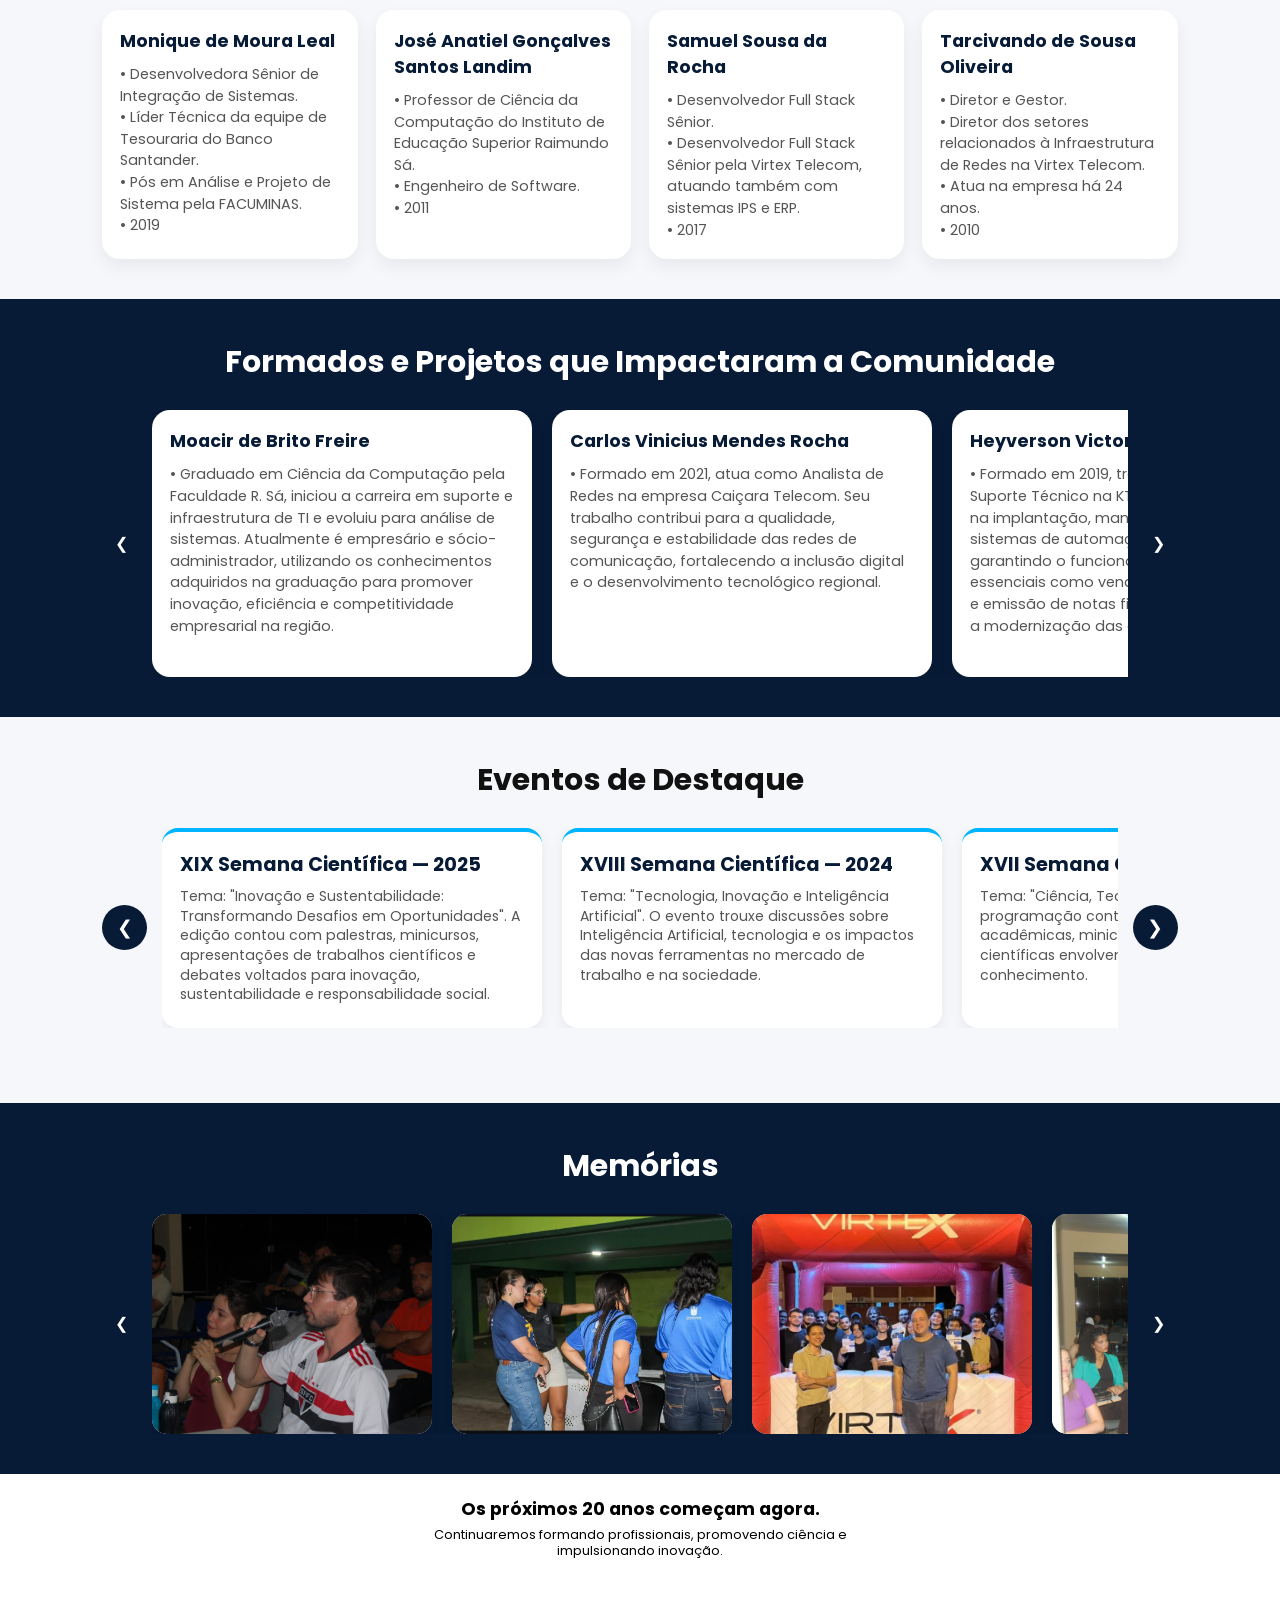
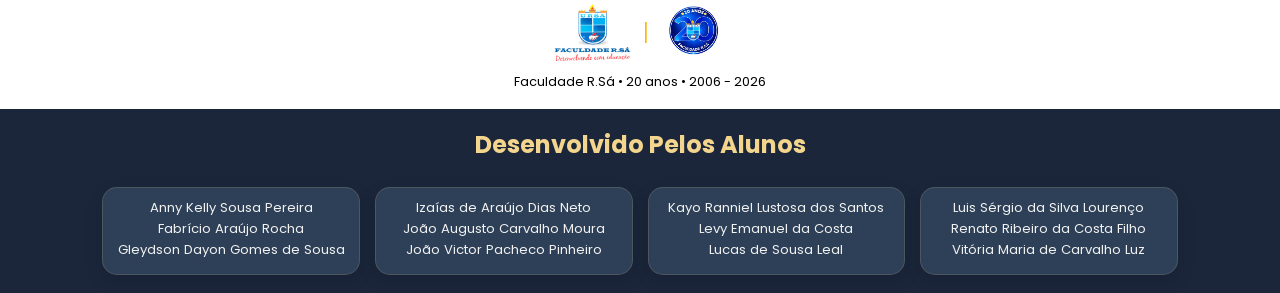
==== commit 3399a330: "Update index.html" ====
--- a/index.html
+++ b/index.html
@@ -162,8 +162,7 @@
         <h3>2006 — Fundação e Implementação</h3>
 
         <p>
-       CRIAÇÃO DO CURSO DE CIÊNCIA DA COMPUTAÇÃO JUNTO COM O NASCIMENTO DO IERSA,
-INICIANDO ASSIM, FORMAÇÃO TECNOLÓGICA NA REGIÃO DE PICOS.
+  inserir informação
 
         </p>
 
@@ -174,9 +173,7 @@
         <h3>2010 — Primeira Turma de Egressos</h3>
 
         <p>
-        FORMATURA DOS PRIMEIROS BACHARÉIS NO CURSO DE CIÊNCIA DA COMPUTAÇÃO, DANDO
-INÍCIO Á INSERÇÃO DE PROFSSIONAIS DA ÁREA E PROFESSORES QUALIFICADOS NO
-MERCADO DE T.I NA REGIÃO.
+        inserir informação
 
         </p>
 
@@ -187,10 +184,7 @@
         <h3>2012 — Reconhecimento pelo MEC</h3>
 
         <p>
-     PUBLICAÇÃO DE PORTARIA DE RECONHECIMENTO DO CURSO PELO MINISTÉRIO DA
-EDUCAÇÃO (MEC), CONSOLIDANDO O CURSO COMO EXCELÊNCIA ACADÊMICA A BÍVEL
-NACIONAL.
-
+     inserir informação
         </p>
 
       </div>
@@ -200,9 +194,7 @@
         <h3>2026 — Celebração dos 20 Anos</h3>
 
         <p>
-          COMEMORAÇÃO DE DUAS DÉCADAS DO CURSO CO M O PROJETO DE EXTENSÃO,
-DESTACANDO PARCERIAS DE PESQUISA E EGRESSOS LIDERANDO A ÁREA DA TECNOLOGIA
-EM PICOS E REGIÃO, OU ATÉ MESMO EM NÍVEL INTERNACIONAL.
+          inserir informação
         </p>
 
       </div>
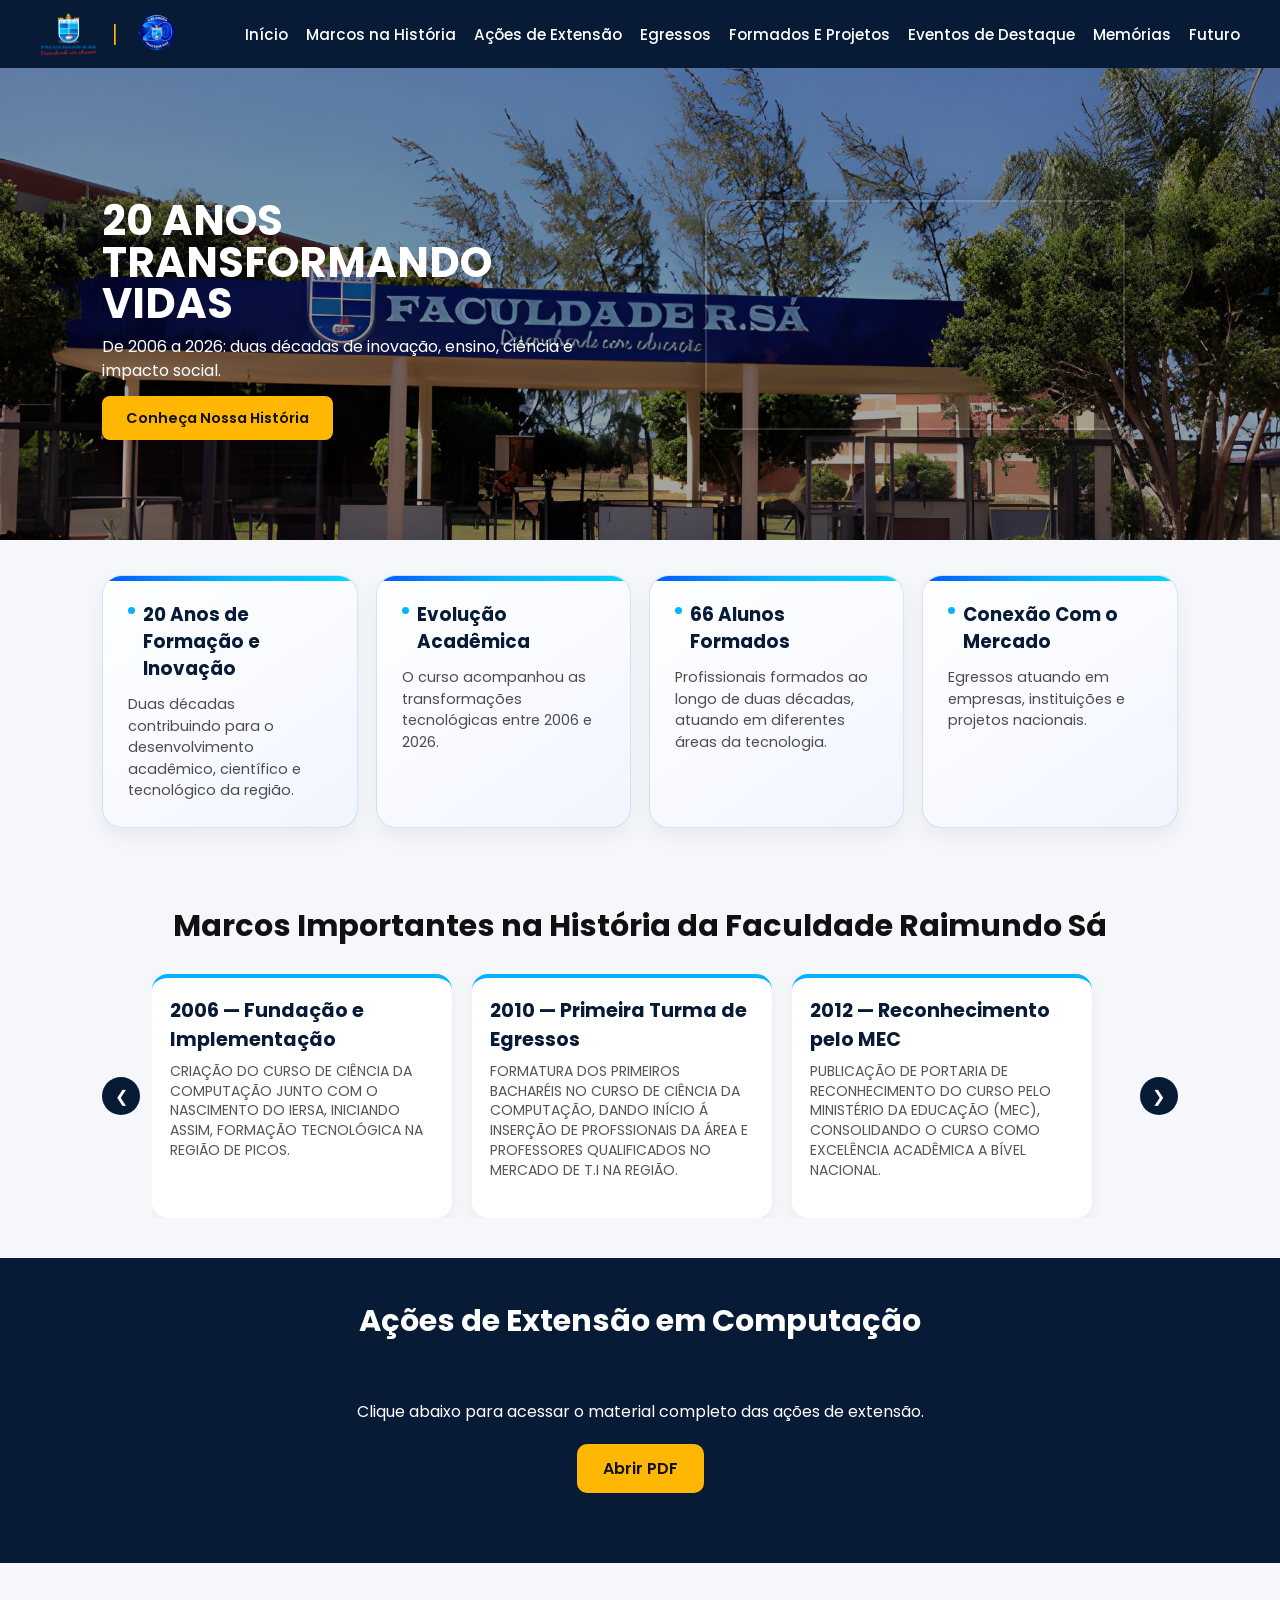
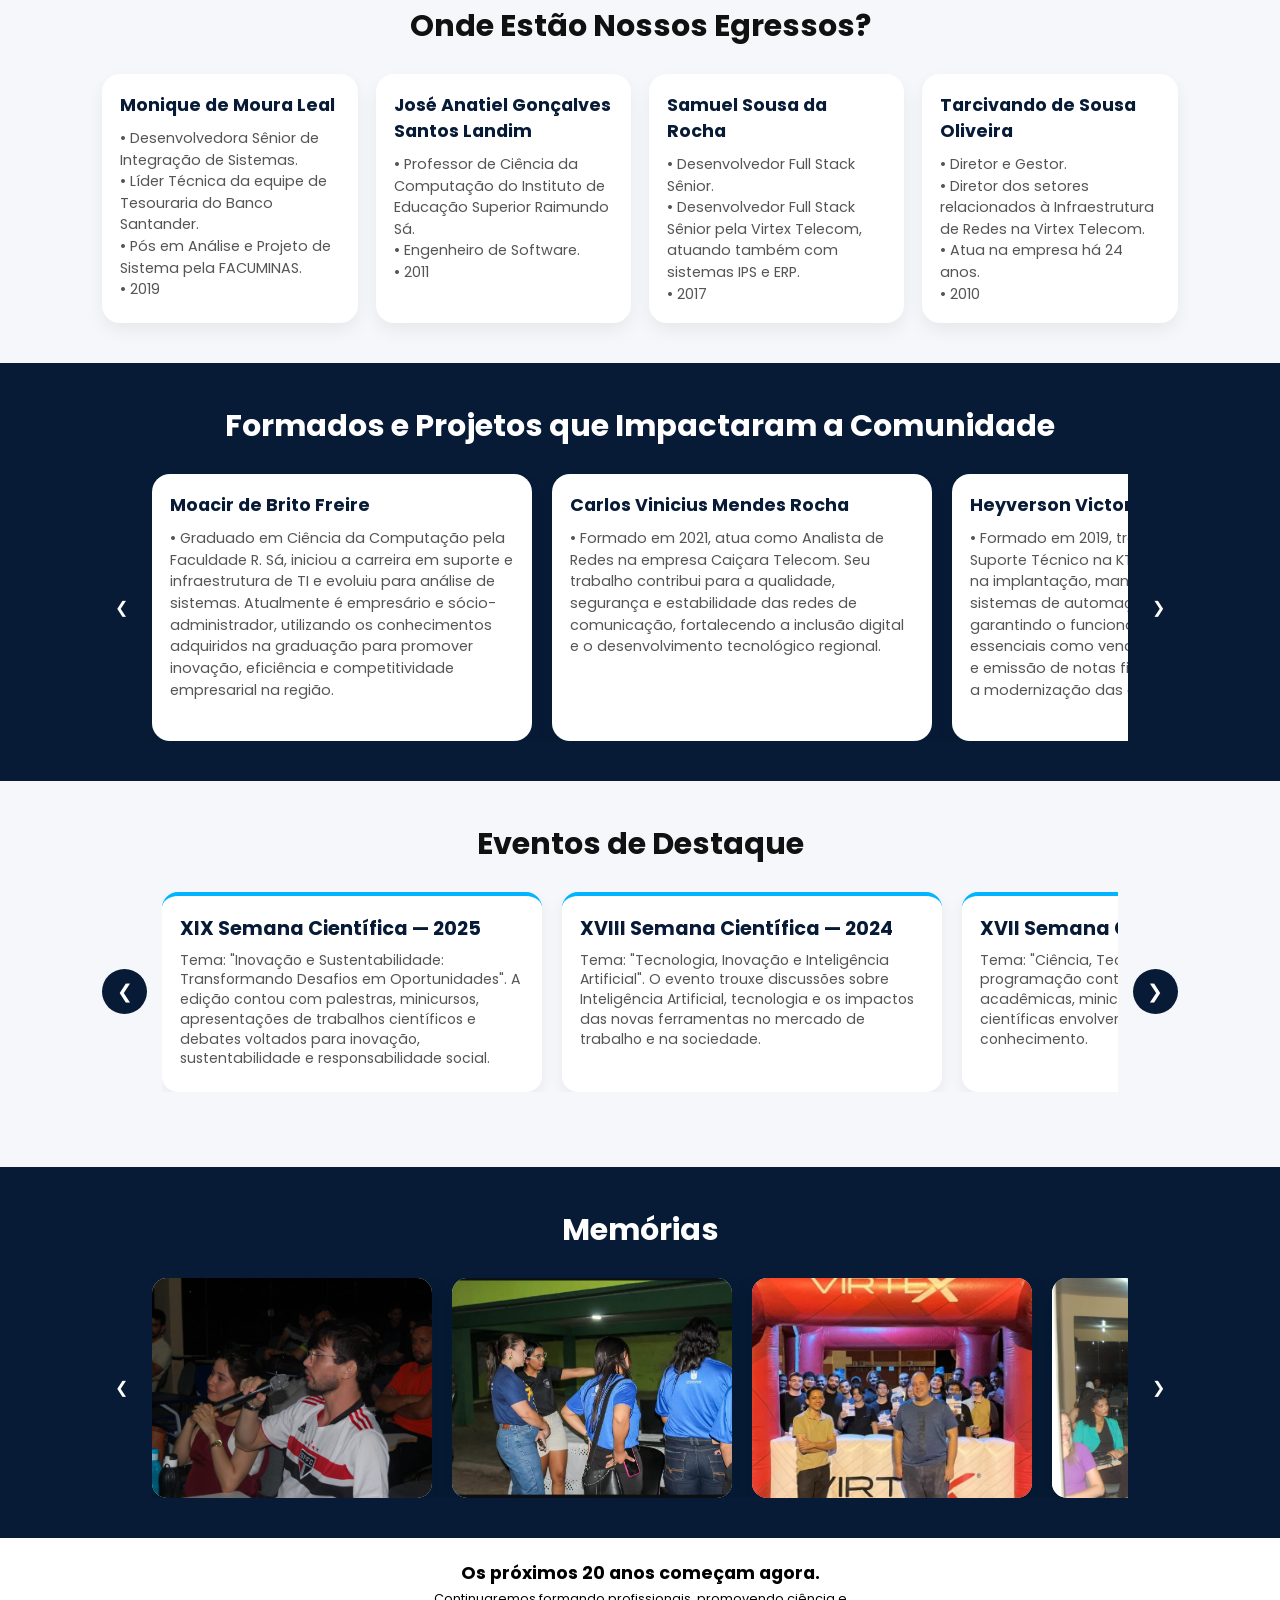
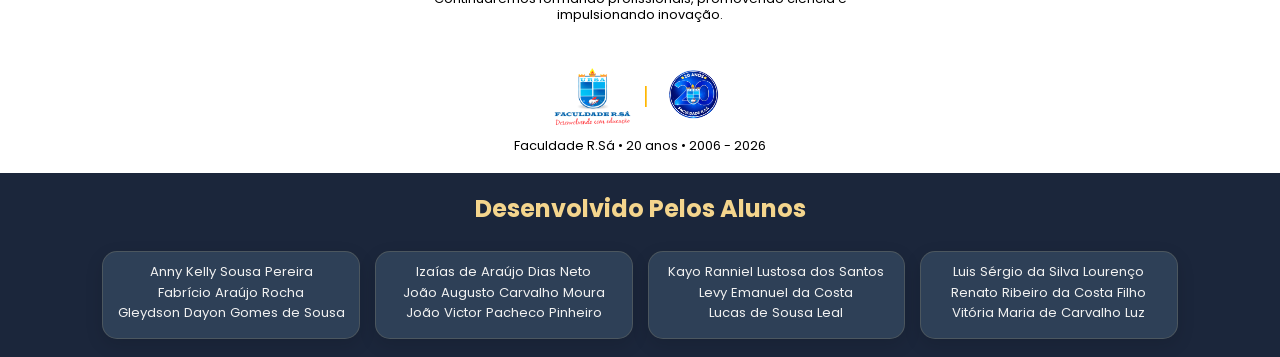
==== commit 489f1e64: "Informações adicionadas acerca da História do Curso." ====
--- a/index.html
+++ b/index.html
@@ -162,8 +162,8 @@
         <h3>2006 — Fundação e Implementação</h3>
 
         <p>
-  inserir informação
-
+  CRIAÇÃO DO CURSO DE CIÊNCIA DA COMPUTAÇÃO JUNTO COM O NASCIMENTO DO IERSA,
+INICIANDO ASSIM, FORMAÇÃO TECNOLÓGICA NA REGIÃO DE PICOS.
         </p>
 
       </div>
@@ -173,8 +173,9 @@
         <h3>2010 — Primeira Turma de Egressos</h3>
 
         <p>
-        inserir informação
-
+        FORMATURA DOS PRIMEIROS BACHARÉIS NO CURSO DE CIÊNCIA DA COMPUTAÇÃO, DANDO
+INÍCIO Á INSERÇÃO DE PROFSSIONAIS DA ÁREA E PROFESSORES QUALIFICADOS NO
+MERCADO DE T.I NA REGIÃO.
         </p>
 
       </div>
@@ -184,7 +185,9 @@
         <h3>2012 — Reconhecimento pelo MEC</h3>
 
         <p>
-     inserir informação
+     PUBLICAÇÃO DE PORTARIA DE RECONHECIMENTO DO CURSO PELO MINISTÉRIO DA
+EDUCAÇÃO (MEC), CONSOLIDANDO O CURSO COMO EXCELÊNCIA ACADÊMICA A BÍVEL
+NACIONAL.
         </p>
 
       </div>
@@ -194,7 +197,9 @@
         <h3>2026 — Celebração dos 20 Anos</h3>
 
         <p>
-          inserir informação
+          COMEMORAÇÃO DE DUAS DÉCADAS DO CURSO CO M O PROJETO DE EXTENSÃO,
+DESTACANDO PARCERIAS DE PESQUISA E EGRESSOS LIDERANDO A ÁREA DA TECNOLOGIA
+EM PICOS E REGIÃO, OU ATÉ MESMO EM NÍVEL INTERNACIONAL.
         </p>
 
       </div>
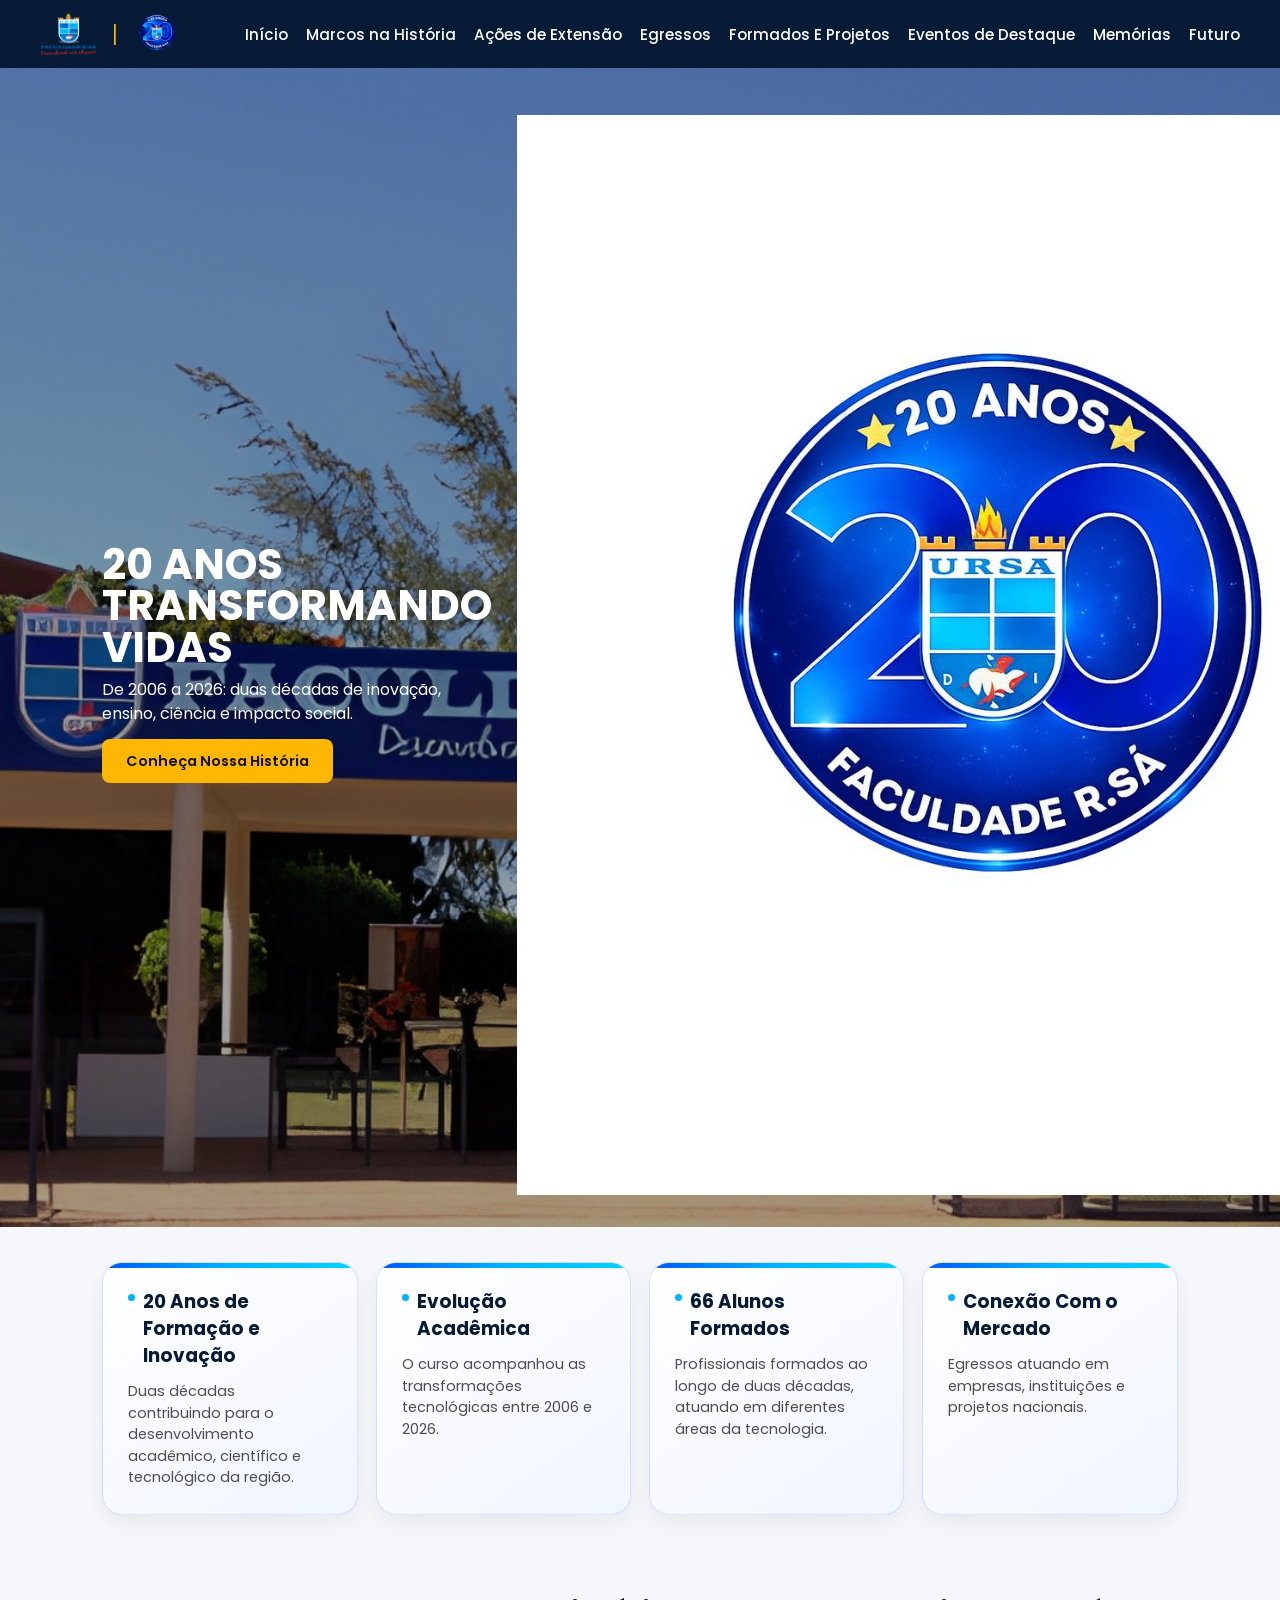
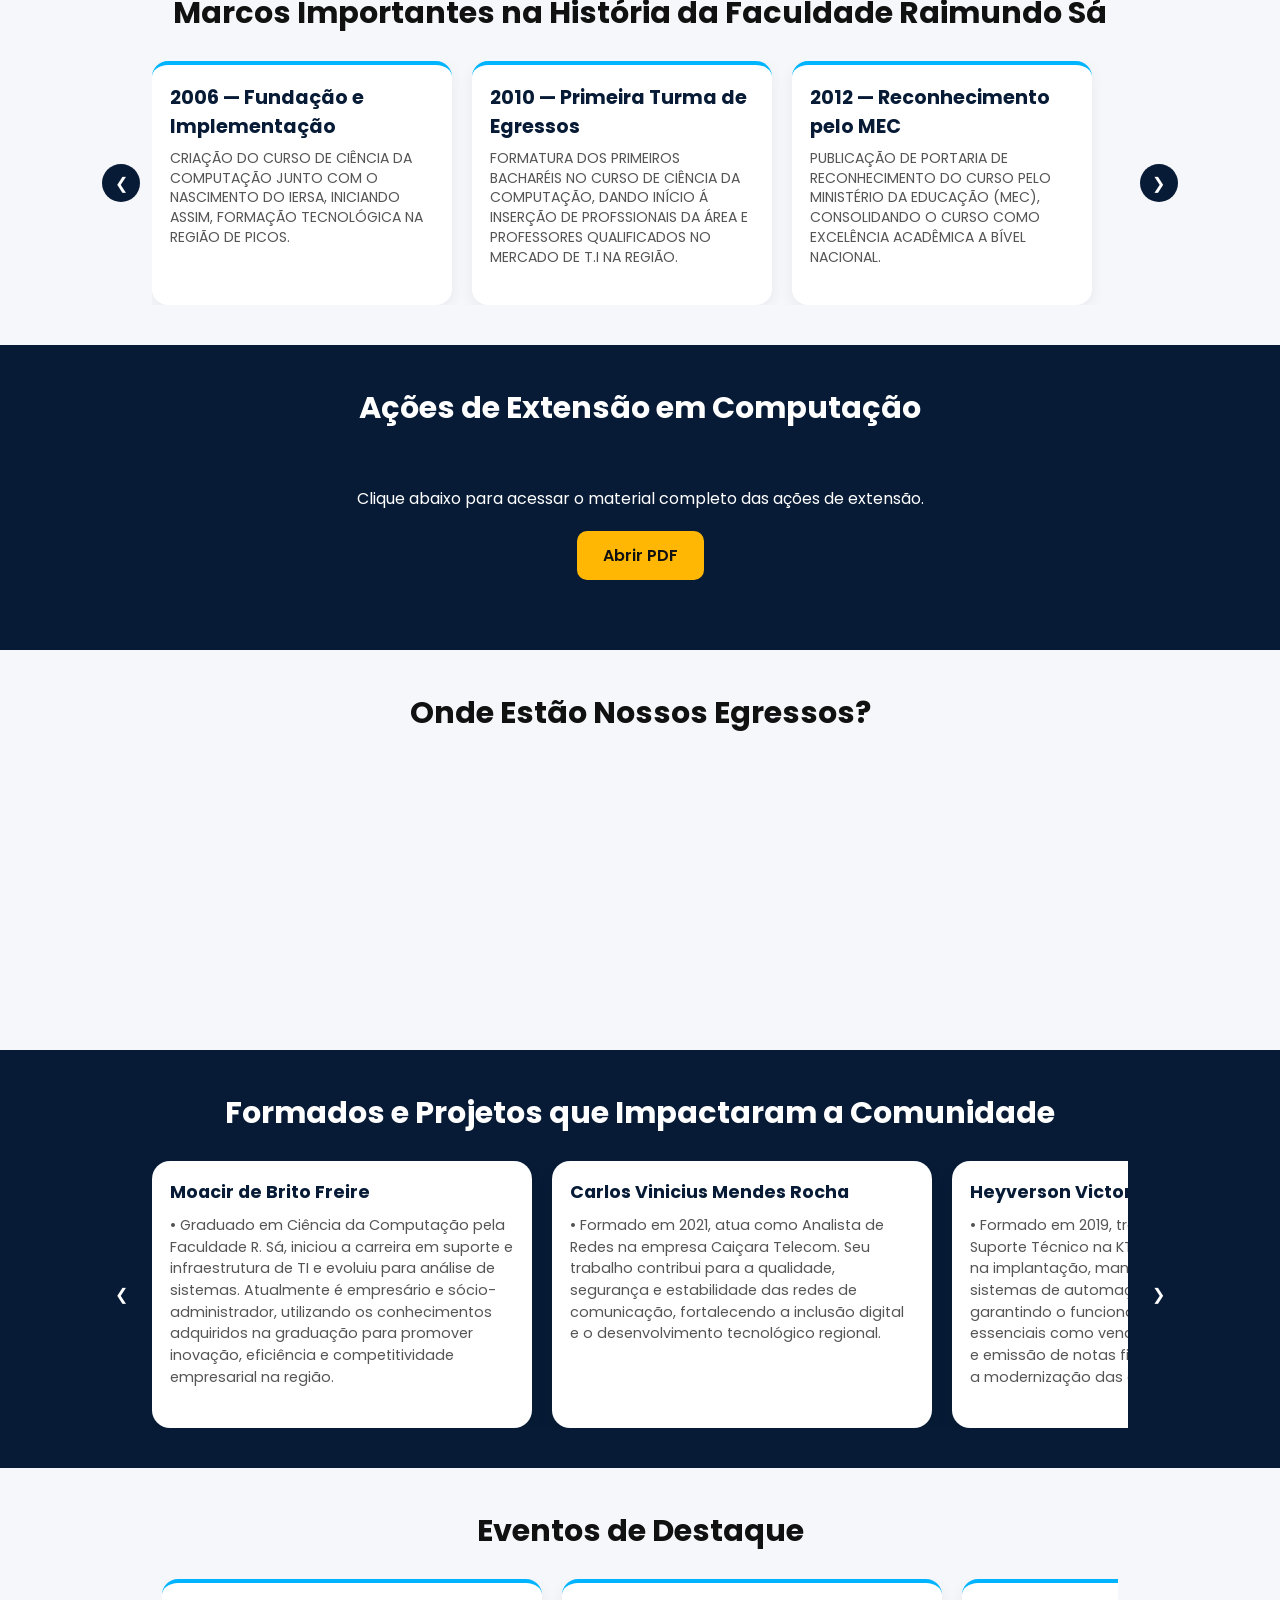
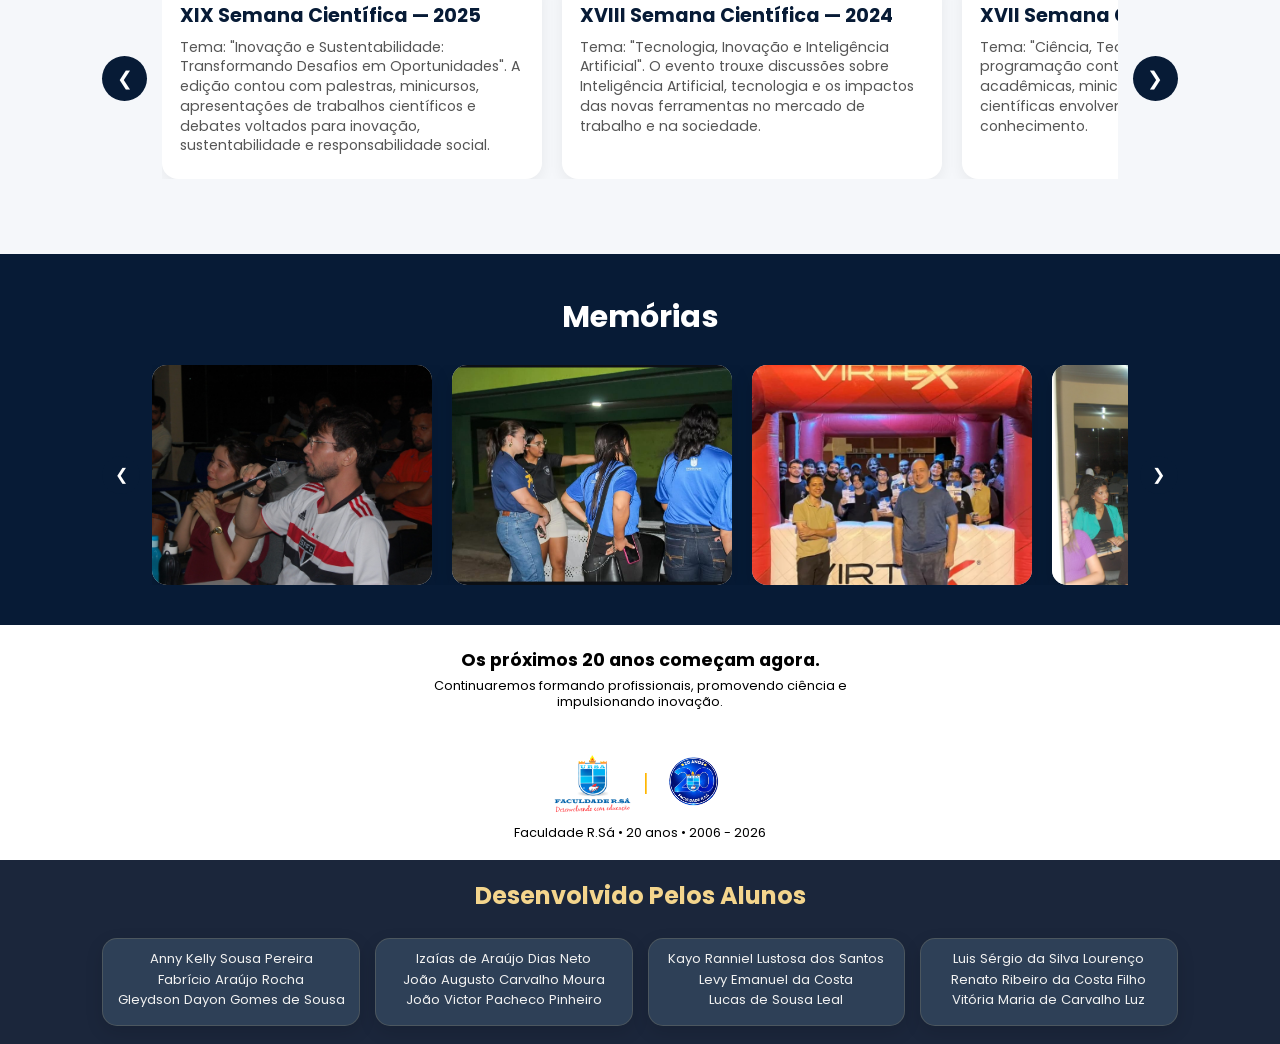
==== commit 99995410: "Update index.html video yt" ====
--- a/index.html
+++ b/index.html
@@ -76,16 +76,15 @@
 
     <div class="hero-video">
 
-      <!-- TROCAR O LINK FUTURAMENTE -->
-
-      <iframe
-        src="https://www.youtube.com/embed/VIDEO_ID"
-        title="Vídeo 20 anos"
-        frameborder="0"
-        allowfullscreen>
-      </iframe>
-
-    </div>
+  <a href="https://youtu.be/hbi82_5NJTw?si=QTPaSkcEO7DnjTf_" target="_blank">
+
+    <img
+  src="capayt.jpg"
+  alt="Vídeo 20 anos Faculdade R.Sá">
+
+  </a>
+
+</div>
 
   </div>
 
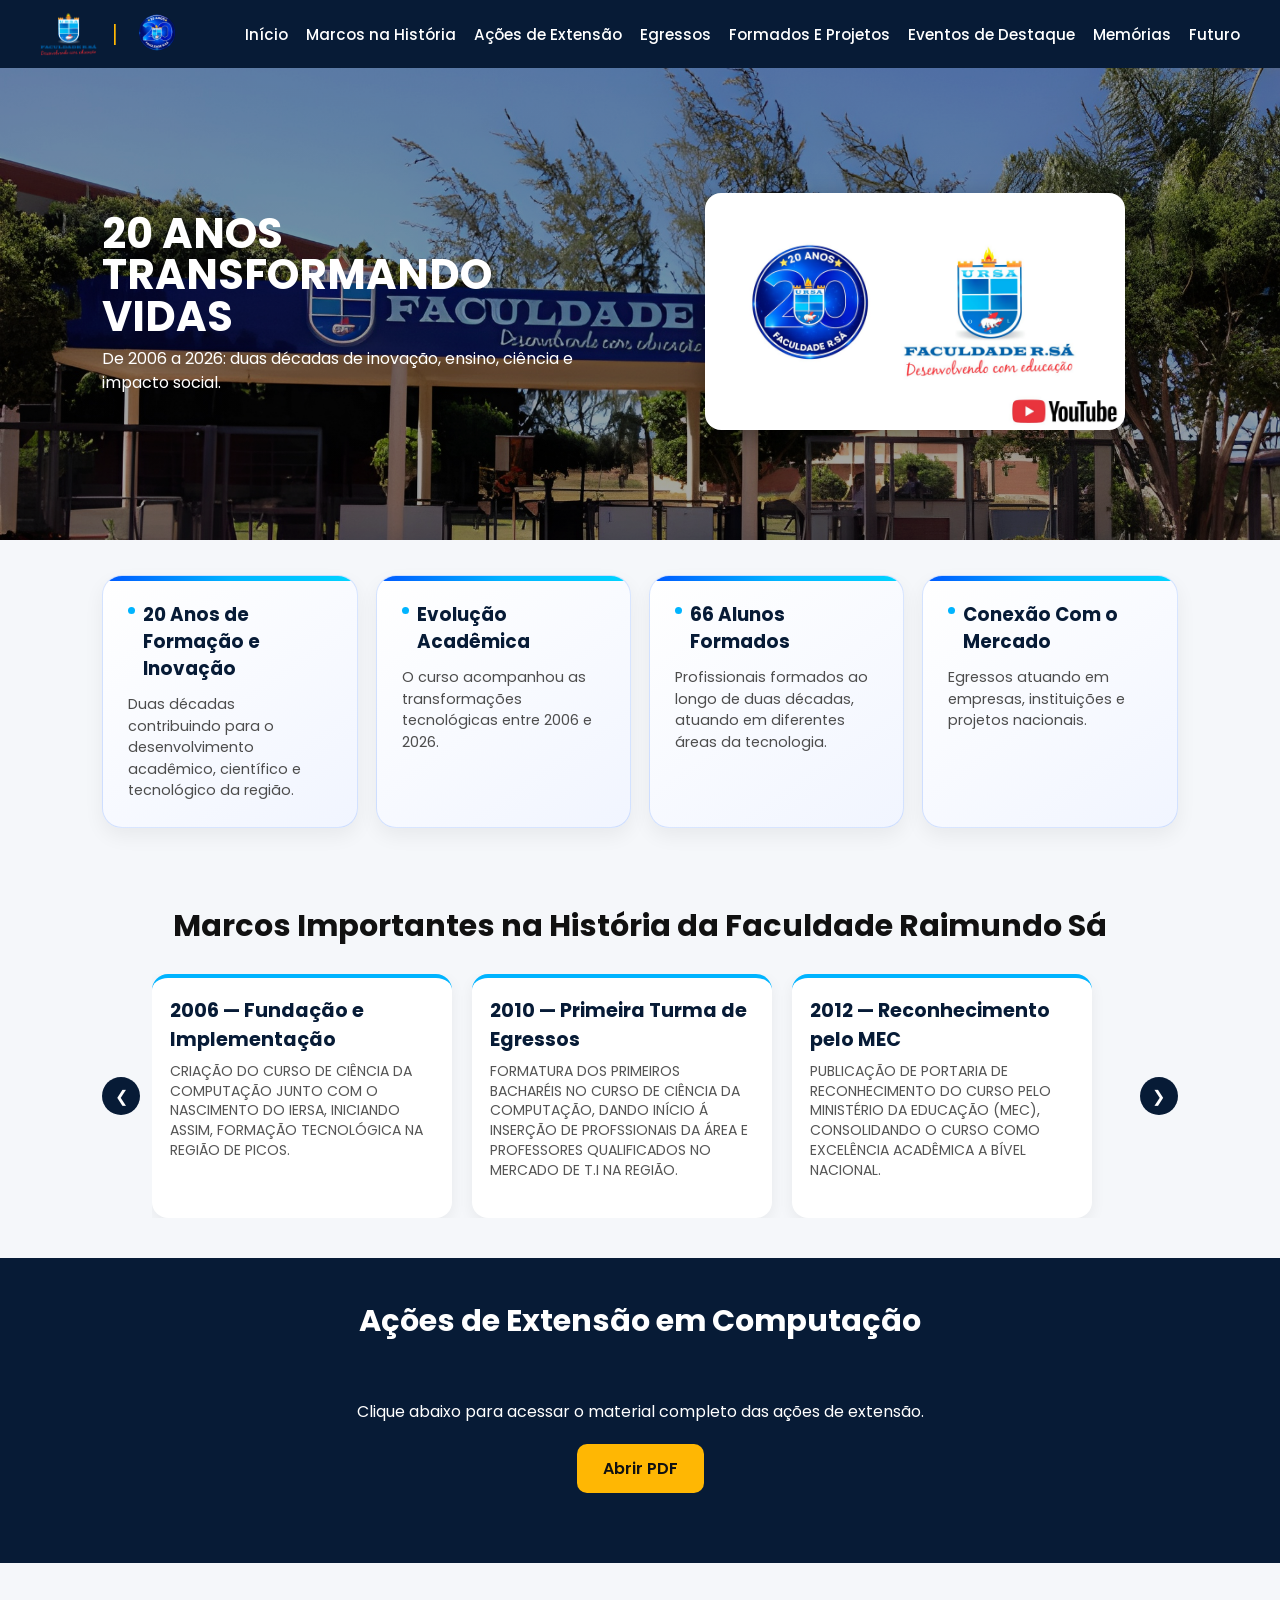
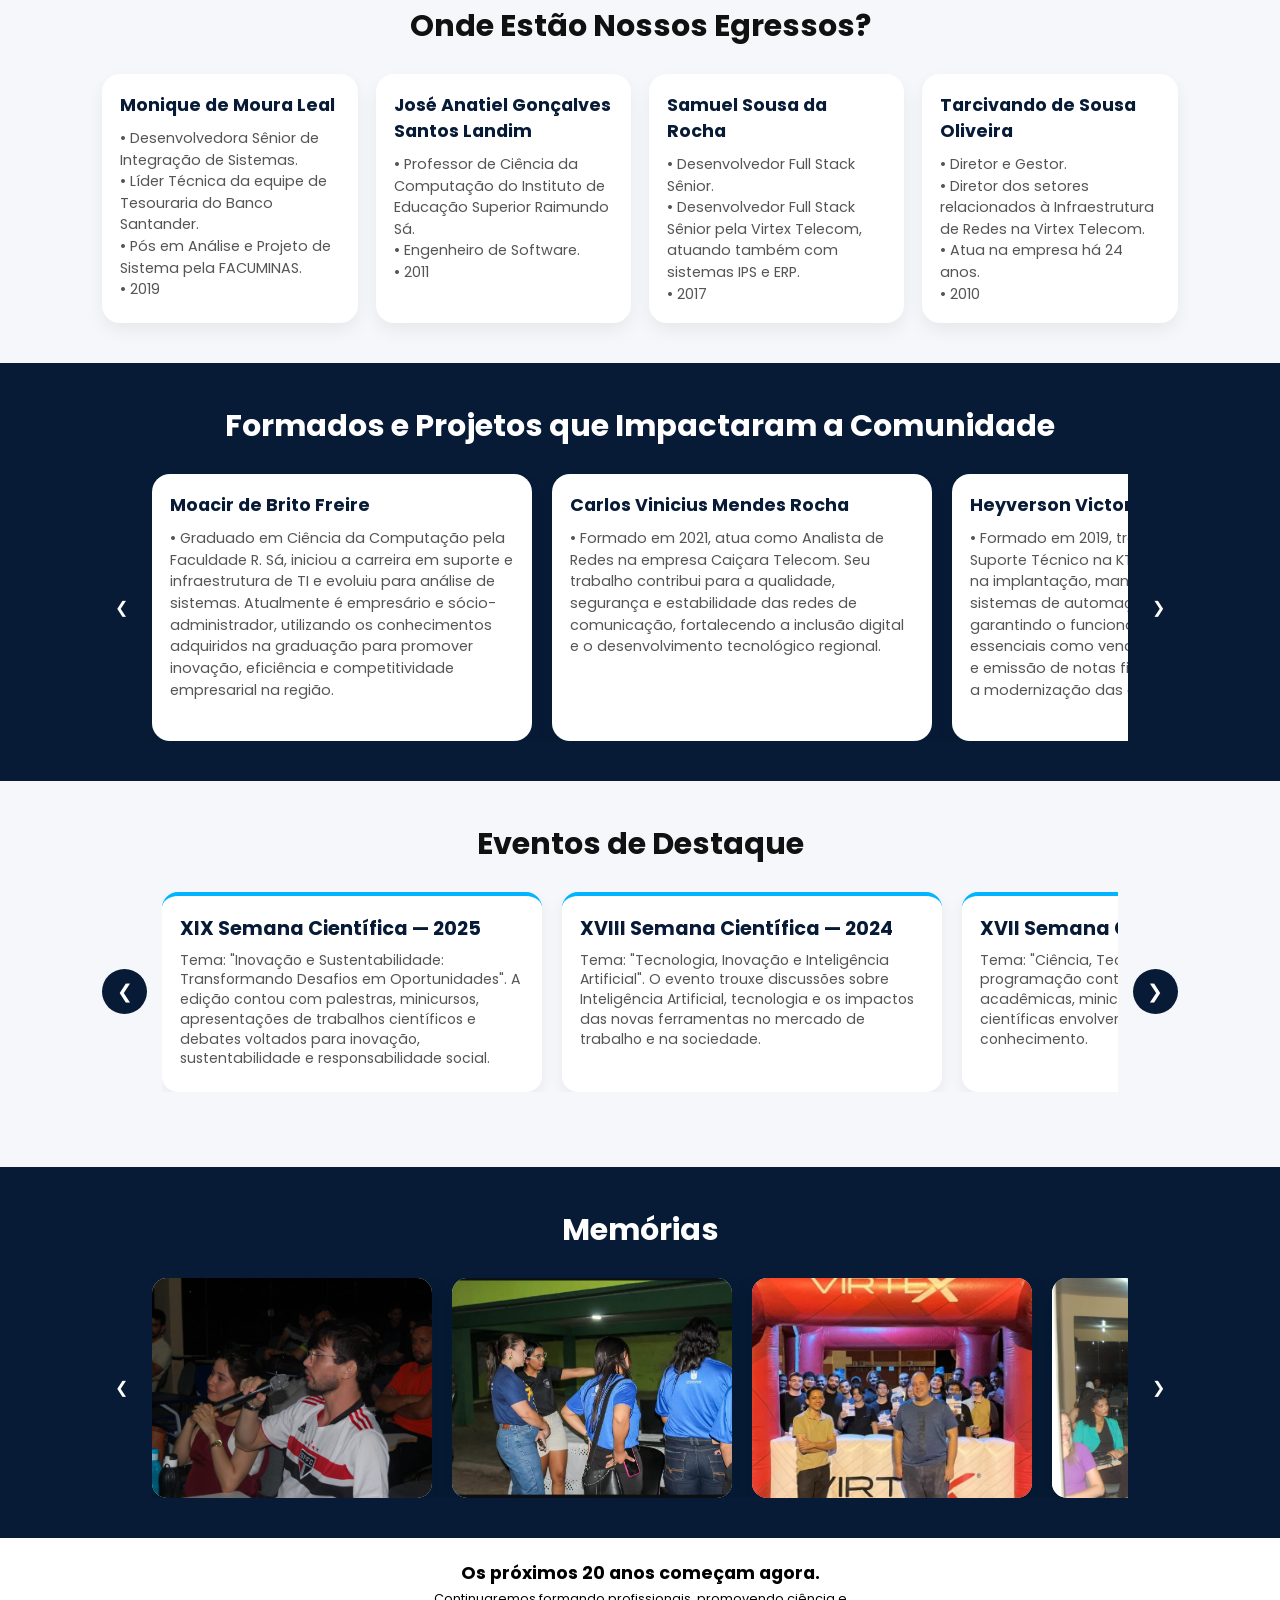
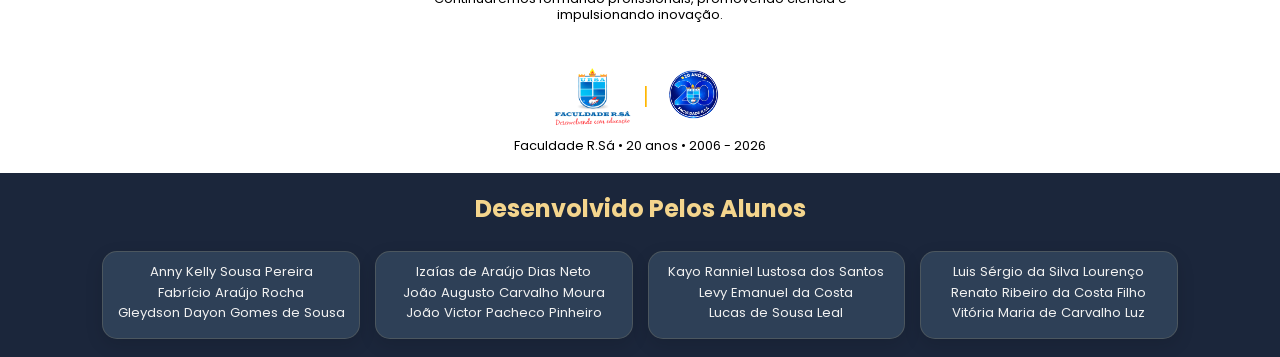
==== commit 3f7d1482: "Update index.html add video" ====
--- a/index.html
+++ b/index.html
@@ -66,9 +66,6 @@
         ensino, ciência e impacto social.
       </p>
 
-      <a href="#historia" class="btn">
-        Conheça Nossa História
-      </a>
 
     </div>
 
--- a/style.css
+++ b/style.css
@@ -808,3 +808,16 @@
   }
 
 }
+
+.hero-video img{
+  width:100%;
+  max-width:420px;
+  border-radius:16px;
+  cursor:pointer;
+  transition:.3s;
+  box-shadow:0 8px 25px rgba(0,0,0,.35);
+}
+
+.hero-video img:hover{
+  transform:scale(1.03);
+}
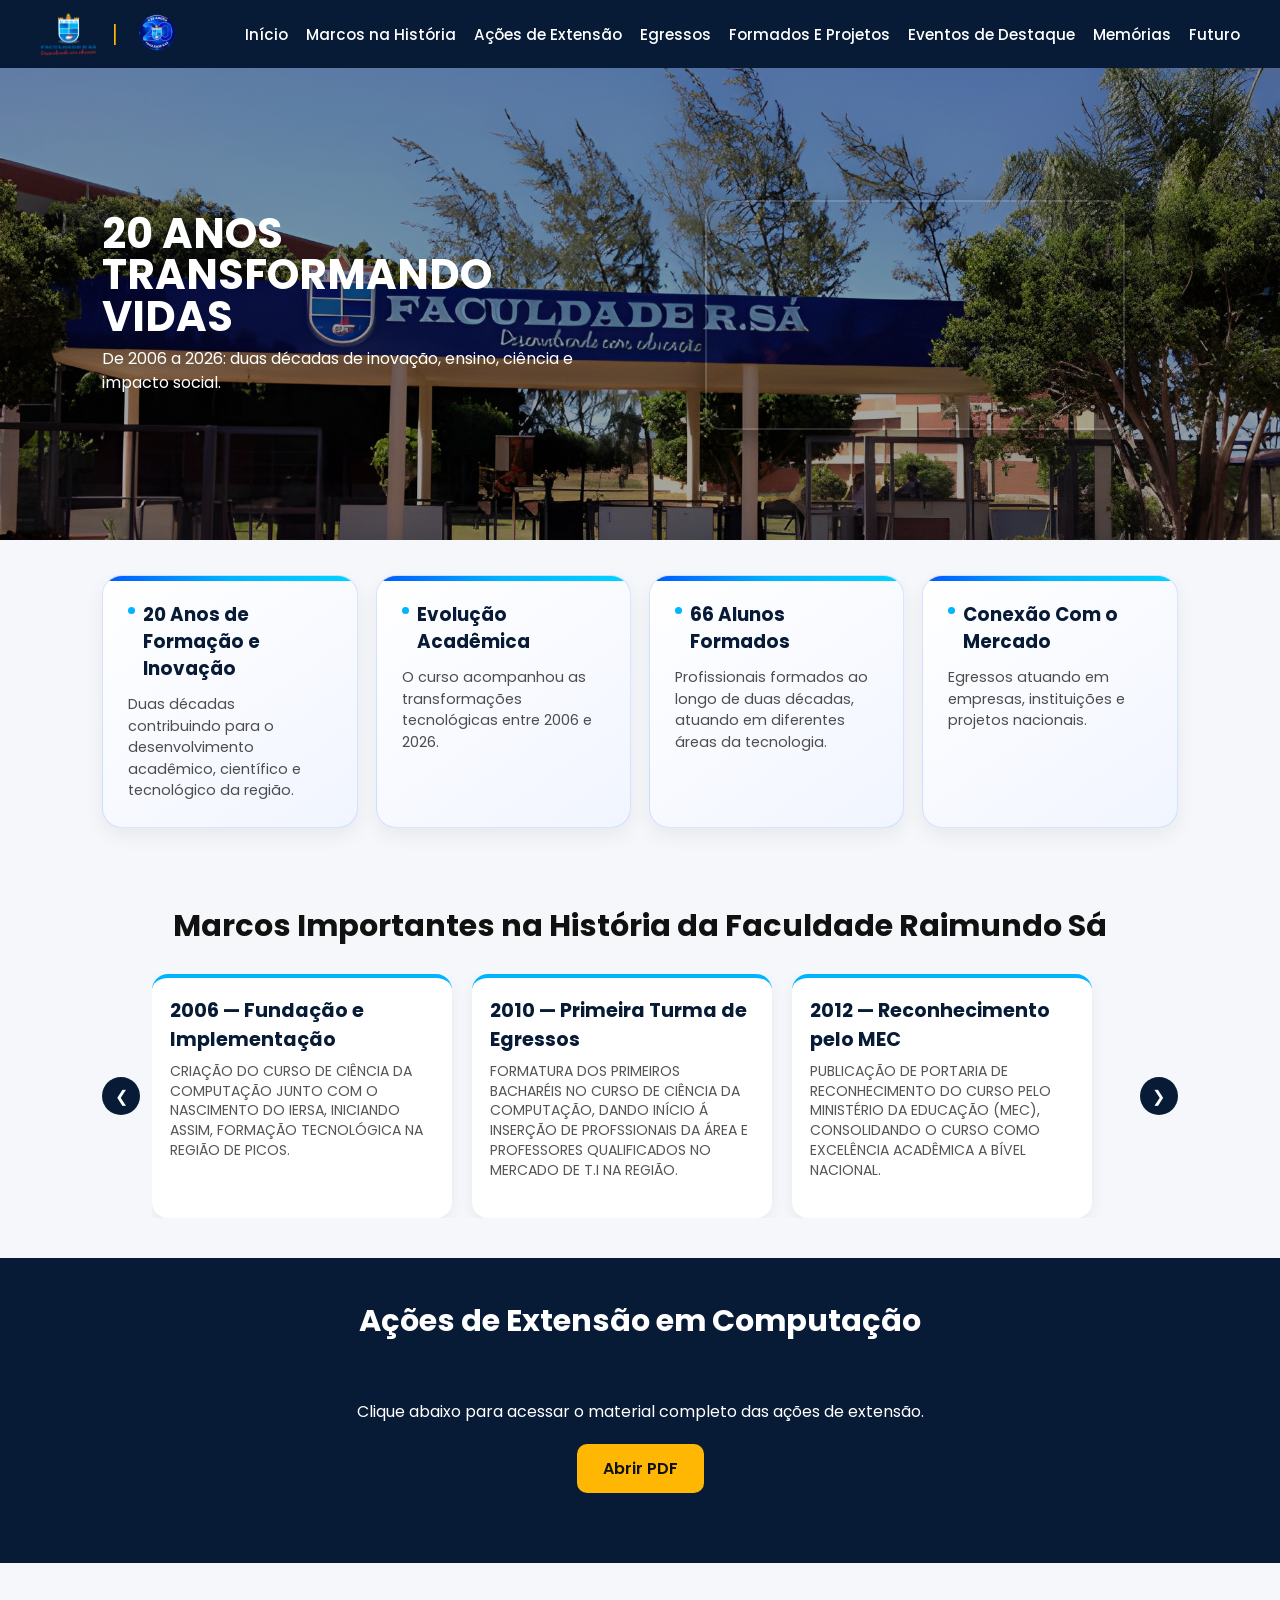
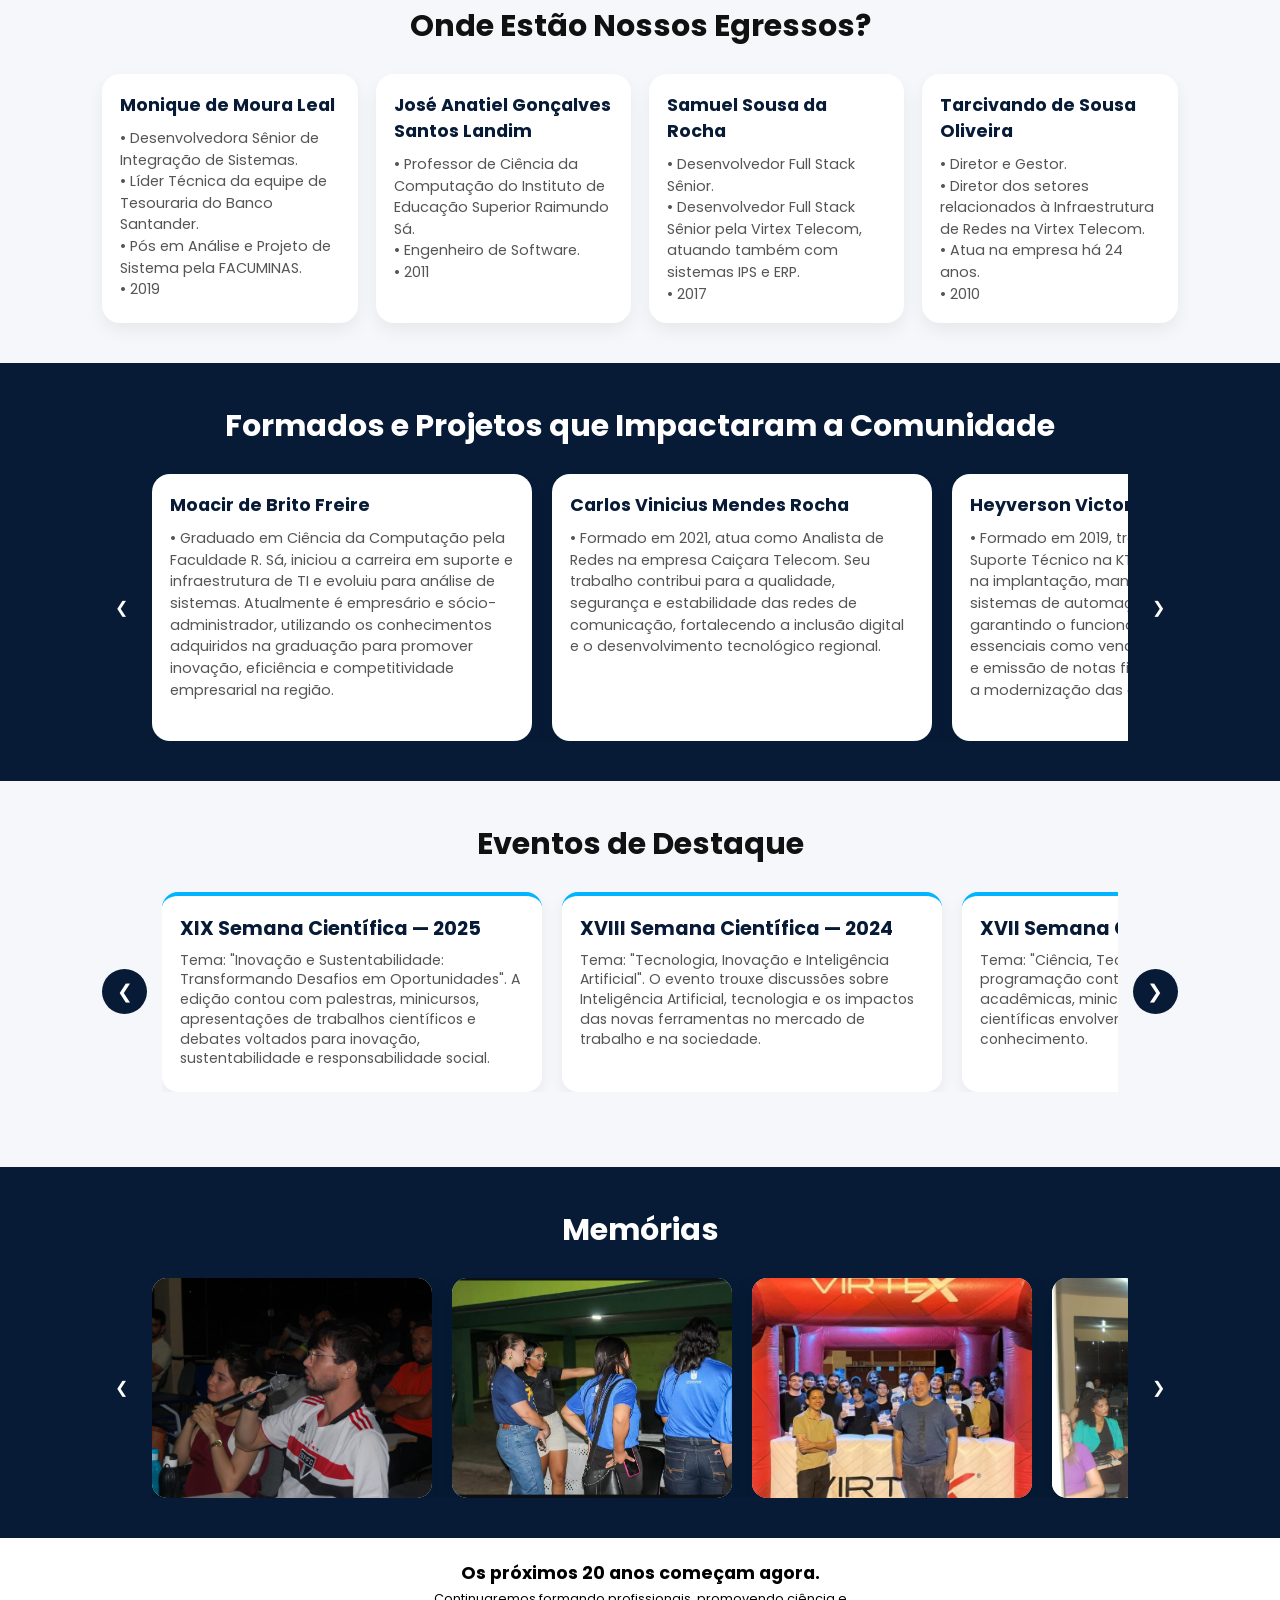
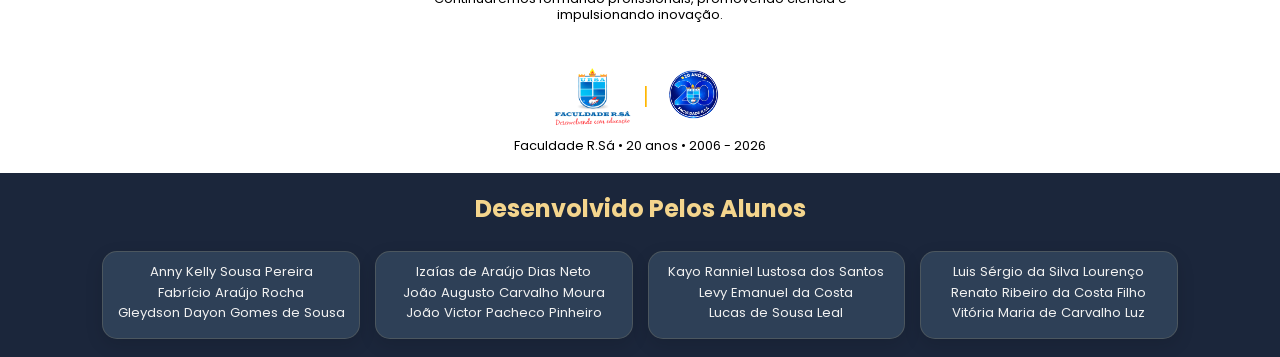
==== commit 7f541995: "Corrige incorporação do vídeo e formata o HTML" ====
--- a/index.html
+++ b/index.html
@@ -4,6 +4,7 @@
 <head>
   <meta charset="UTF-8">
   <meta name="viewport" content="width=device-width, initial-scale=1.0">
+  <meta name="referrer" content="strict-origin-when-cross-origin">
 
   <title>20 Anos - Faculdade R.Sá</title>
 
@@ -20,15 +21,15 @@
 
   <header class="header">
 
-<div class="logo-area">
-
-  <img src="logo-rsa.png" alt="Logo Faculdade R.Sá">
-
-  <span class="logo-divider">|</span>
-
-  <img src="logo-20-anos.png.png" alt="20 anos">
-
-</div>
+    <div class="logo-area">
+
+      <img src="logo-rsa.png" alt="Logo Faculdade R.Sá">
+
+      <span class="logo-divider">|</span>
+
+      <img src="logo-20-anos.png.png" alt="20 anos">
+
+    </div>
 
     <nav>
 
@@ -49,43 +50,42 @@
 
   <!-- HERO -->
 
-<section class="hero" id="inicio">
-
-  <div class="overlay"></div>
-
-  <div class="hero-container">
-
-    <!-- TEXTO -->
-
-    <div class="hero-text">
-
-      <h1>20 ANOS TRANSFORMANDO VIDAS</h1>
-
-      <p>
-        De 2006 a 2026: duas décadas de inovação,
-        ensino, ciência e impacto social.
-      </p>
-
-
-    </div>
-
-    <!-- VÍDEO -->
-
-    <div class="hero-video">
-
-  <a href="https://youtu.be/hbi82_5NJTw?si=QTPaSkcEO7DnjTf_" target="_blank">
-
-    <img
-  src="capayt.jpg"
-  alt="Vídeo 20 anos Faculdade R.Sá">
-
-  </a>
-
-</div>
-
-  </div>
-
-</section> 
+  <section class="hero" id="inicio">
+
+    <div class="overlay"></div>
+
+    <div class="hero-container">
+
+      <!-- TEXTO -->
+
+      <div class="hero-text">
+
+        <h1>20 ANOS TRANSFORMANDO VIDAS</h1>
+
+        <p>
+          De 2006 a 2026: duas décadas de inovação,
+          ensino, ciência e impacto social.
+        </p>
+
+
+      </div>
+
+      <!-- VÍDEO -->
+
+      <div class="hero-video">
+
+        <iframe width="560" height="315" src="https://www.youtube.com/embed/hbi82_5NJTw" title="YouTube video player"
+          frameborder="0"
+          allow="accelerometer; autoplay; clipboard-write; encrypted-media; gyroscope; picture-in-picture; web-share"
+          referrerpolicy="strict-origin-when-cross-origin" allowfullscreen>
+        </iframe>
+
+
+      </div>
+
+    </div>
+
+  </section>
 
   <!-- BLOCO INSTITUCIONAL -->
 
@@ -115,14 +115,14 @@
 
     <div class="impact-card">
 
-  <h2>66 Alunos Formados</h2>
-
-  <p>
-    Profissionais formados ao longo de duas décadas,
-    atuando em diferentes áreas da tecnologia.
-  </p>
-
-</div>
+      <h2>66 Alunos Formados</h2>
+
+      <p>
+        Profissionais formados ao longo de duas décadas,
+        atuando em diferentes áreas da tecnologia.
+      </p>
+
+    </div>
 
     <div class="impact-card">
 
@@ -139,217 +139,148 @@
 
   <!-- MARCOS NA HISTÓRIA -->
 
-<!-- HISTÓRIA -->
-
-<section class="section" id="historia">
-
-  <h2 class="section-title">
-    Marcos Importantes na História da Faculdade Raimundo Sá
-  </h2>
-
-  <div class="timeline-slider">
-
-    <button class="prev">&#10094;</button>
-
-    <div class="timeline-track">
-
-      <div class="timeline-card">
-
-        <h3>2006 — Fundação e Implementação</h3>
-
-        <p>
-  CRIAÇÃO DO CURSO DE CIÊNCIA DA COMPUTAÇÃO JUNTO COM O NASCIMENTO DO IERSA,
-INICIANDO ASSIM, FORMAÇÃO TECNOLÓGICA NA REGIÃO DE PICOS.
-        </p>
-
-      </div>
-
-      <div class="timeline-card">
-
-        <h3>2010 — Primeira Turma de Egressos</h3>
-
-        <p>
-        FORMATURA DOS PRIMEIROS BACHARÉIS NO CURSO DE CIÊNCIA DA COMPUTAÇÃO, DANDO
-INÍCIO Á INSERÇÃO DE PROFSSIONAIS DA ÁREA E PROFESSORES QUALIFICADOS NO
-MERCADO DE T.I NA REGIÃO.
-        </p>
-
-      </div>
-
-      <div class="timeline-card">
-
-        <h3>2012 — Reconhecimento pelo MEC</h3>
-
-        <p>
-     PUBLICAÇÃO DE PORTARIA DE RECONHECIMENTO DO CURSO PELO MINISTÉRIO DA
-EDUCAÇÃO (MEC), CONSOLIDANDO O CURSO COMO EXCELÊNCIA ACADÊMICA A BÍVEL
-NACIONAL.
-        </p>
-
-      </div>
-
-      <div class="timeline-card">
-
-        <h3>2026 — Celebração dos 20 Anos</h3>
-
-        <p>
-          COMEMORAÇÃO DE DUAS DÉCADAS DO CURSO CO M O PROJETO DE EXTENSÃO,
-DESTACANDO PARCERIAS DE PESQUISA E EGRESSOS LIDERANDO A ÁREA DA TECNOLOGIA
-EM PICOS E REGIÃO, OU ATÉ MESMO EM NÍVEL INTERNACIONAL.
-        </p>
-
-      </div>
-
-    </div>
-
-    <button class="next">&#10095;</button>
-
-  </div>
-
-</section>
+  <!-- HISTÓRIA -->
+
+  <section class="section" id="historia">
+
+    <h2 class="section-title">
+      Marcos Importantes na História da Faculdade Raimundo Sá
+    </h2>
+
+    <div class="timeline-slider">
+
+      <button class="prev">&#10094;</button>
+
+      <div class="timeline-track">
+
+        <div class="timeline-card">
+
+          <h3>2006 — Fundação e Implementação</h3>
+
+          <p>
+            CRIAÇÃO DO CURSO DE CIÊNCIA DA COMPUTAÇÃO JUNTO COM O NASCIMENTO DO IERSA,
+            INICIANDO ASSIM, FORMAÇÃO TECNOLÓGICA NA REGIÃO DE PICOS.
+          </p>
+
+        </div>
+
+        <div class="timeline-card">
+
+          <h3>2010 — Primeira Turma de Egressos</h3>
+
+          <p>
+            FORMATURA DOS PRIMEIROS BACHARÉIS NO CURSO DE CIÊNCIA DA COMPUTAÇÃO, DANDO
+            INÍCIO Á INSERÇÃO DE PROFSSIONAIS DA ÁREA E PROFESSORES QUALIFICADOS NO
+            MERCADO DE T.I NA REGIÃO.
+          </p>
+
+        </div>
+
+        <div class="timeline-card">
+
+          <h3>2012 — Reconhecimento pelo MEC</h3>
+
+          <p>
+            PUBLICAÇÃO DE PORTARIA DE RECONHECIMENTO DO CURSO PELO MINISTÉRIO DA
+            EDUCAÇÃO (MEC), CONSOLIDANDO O CURSO COMO EXCELÊNCIA ACADÊMICA A BÍVEL
+            NACIONAL.
+          </p>
+
+        </div>
+
+        <div class="timeline-card">
+
+          <h3>2026 — Celebração dos 20 Anos</h3>
+
+          <p>
+            COMEMORAÇÃO DE DUAS DÉCADAS DO CURSO CO M O PROJETO DE EXTENSÃO,
+            DESTACANDO PARCERIAS DE PESQUISA E EGRESSOS LIDERANDO A ÁREA DA TECNOLOGIA
+            EM PICOS E REGIÃO, OU ATÉ MESMO EM NÍVEL INTERNACIONAL.
+          </p>
+
+        </div>
+
+      </div>
+
+      <button class="next">&#10095;</button>
+
+    </div>
+
+  </section>
 
   <!-- AÇÕES DE EXTENSÃO -->
 
-<section class="section dark-section" id="curriculos">
-
-  <h2 class="section-title">
-    Ações de Extensão em Computação
-  </h2>
-
-  <div class="pdf-area">
-
-    <p>
-      Clique abaixo para acessar o material completo das ações de extensão.
-    </p>
-
-    <a 
-      href="Extensões de Computação-1.pptx.pdf"  
-      target="_blank" 
-      class="pdf-button"
-    >
-      Abrir PDF
-    </a>
-
-  </div>
-
-</section>
-
- <!-- EGRESSOS -->
-
-<section class="section" id="egressos">
-
-  <h2 class="section-title">
-    Onde Estão Nossos Egressos?
-  </h2>
-
-  <div class="cards">
-
-    <div class="card">
-      <h3>Monique de Moura Leal</h3>
-      <p>• Desenvolvedora Sênior de Integração de Sistemas.</p>
-      <p>• Líder Técnica da equipe de Tesouraria do Banco Santander.</p>
-      <p>• Pós em Análise e Projeto de Sistema pela FACUMINAS.</p>
-      <p>• 2019</p>
-    </div>
-
-    <div class="card">
-      <h3>José Anatiel Gonçalves Santos Landim</h3>
-      <p>• Professor de Ciência da Computação do Instituto de Educação Superior Raimundo Sá.</p>
-      <p>• Engenheiro de Software.</p>
-      <p>• 2011</p>
-    </div>
-
-    <div class="card">
-      <h3>Samuel Sousa da Rocha</h3>
-      <p>• Desenvolvedor Full Stack Sênior.</p>
-      <p>• Desenvolvedor Full Stack Sênior pela Virtex Telecom, atuando também com sistemas IPS e ERP.</p>
-      <p>• 2017</p>
-    </div>
-
-    <div class="card">
-      <h3>Tarcivando de Sousa Oliveira</h3>
-      <p>• Diretor e Gestor.</p>
-      <p>• Diretor dos setores relacionados à Infraestrutura de Redes na Virtex Telecom.</p>
-      <p>• Atua na empresa há 24 anos.</p>
-      <p>• 2010</p>
-    </div>
-
-  </div>
-
-</section>
+  <section class="section dark-section" id="curriculos">
+
+    <h2 class="section-title">
+      Ações de Extensão em Computação
+    </h2>
+
+    <div class="pdf-area">
+
+      <p>
+        Clique abaixo para acessar o material completo das ações de extensão.
+      </p>
+
+      <a href="Extensões de Computação-1.pptx.pdf" target="_blank" class="pdf-button">
+        Abrir PDF
+      </a>
+
+    </div>
+
+  </section>
+
+  <!-- EGRESSOS -->
+
+  <section class="section" id="egressos">
+
+    <h2 class="section-title">
+      Onde Estão Nossos Egressos?
+    </h2>
+
+    <div class="cards">
+
+      <div class="card">
+        <h3>Monique de Moura Leal</h3>
+        <p>• Desenvolvedora Sênior de Integração de Sistemas.</p>
+        <p>• Líder Técnica da equipe de Tesouraria do Banco Santander.</p>
+        <p>• Pós em Análise e Projeto de Sistema pela FACUMINAS.</p>
+        <p>• 2019</p>
+      </div>
+
+      <div class="card">
+        <h3>José Anatiel Gonçalves Santos Landim</h3>
+        <p>• Professor de Ciência da Computação do Instituto de Educação Superior Raimundo Sá.</p>
+        <p>• Engenheiro de Software.</p>
+        <p>• 2011</p>
+      </div>
+
+      <div class="card">
+        <h3>Samuel Sousa da Rocha</h3>
+        <p>• Desenvolvedor Full Stack Sênior.</p>
+        <p>• Desenvolvedor Full Stack Sênior pela Virtex Telecom, atuando também com sistemas IPS e ERP.</p>
+        <p>• 2017</p>
+      </div>
+
+      <div class="card">
+        <h3>Tarcivando de Sousa Oliveira</h3>
+        <p>• Diretor e Gestor.</p>
+        <p>• Diretor dos setores relacionados à Infraestrutura de Redes na Virtex Telecom.</p>
+        <p>• Atua na empresa há 24 anos.</p>
+        <p>• 2010</p>
+      </div>
+
+    </div>
+
+  </section>
 
   <!-- PROJETOS -->
 
-<section class="section dark-section" id="projetos">
-
-  <h2 class="section-title">
-    Formados e Projetos que Impactaram a Comunidade
-  </h2>
-
-  <div class="timeline-slider">
-
-    <button class="prev">&#10094;</button>
-
-    <div class="timeline-track">
-
-      <div class="card">
-
-        <h3>Moacir de Brito Freire</h3>
-
-        <p>
-          • Graduado em Ciência da Computação pela Faculdade R. Sá, iniciou a carreira em suporte e infraestrutura de TI e evoluiu para análise de sistemas. Atualmente é empresário e sócio-administrador, utilizando os conhecimentos adquiridos na graduação para promover inovação, eficiência e competitividade empresarial na região.
-        </p>
-
-      </div>
-
-      <div class="card">
-
-        <h3>Carlos Vinicius Mendes Rocha</h3>
-
-        <p>
-          • Formado em 2021, atua como Analista de Redes na empresa Caiçara Telecom. Seu trabalho contribui para a qualidade, segurança e estabilidade das redes de comunicação, fortalecendo a inclusão digital e o desenvolvimento tecnológico regional.
-        </p>
-
-      </div>
-
-      <div class="card">
-
-        <h3>Heyverson Victor Silva Pereira</h3>
-
-        <p>
-          • Formado em 2019, trabalha como Analista de Suporte Técnico na KTECH Sistemas Ltda. Atua na implantação, manutenção e suporte de sistemas de automação comercial, garantindo o funcionamento de processos essenciais como vendas, controle de estoque e emissão de notas fiscais, contribuindo para a modernização das empresas locais.
-        </p>
-
-      </div>
-
-      <div class="card">
-
-        <h3>Luiz Ricardo Leite Araújo Luz</h3>
-
-        <p>
-          • Graduado em Ciência da Computação pela Faculdade R. Sá, realizou intercâmbio na Irlanda após a formação. Atualmente trabalha em uma gráfica e se especializa em UX/UI Design, desenvolvendo seu portfólio para ingressar no mercado de tecnologia. Sua trajetória destaca a busca contínua por qualificação e adaptação às novas demandas profissionais.
-        </p>
-
-      </div>
-
-    </div>
-
-    <button class="next">&#10095;</button>
-
-  </div>
-
-</section>
-
-
-<!-- EVENTOS -->
-
-<section class="section" id="ciencia">
-
-  <h2 class="section-title">
-    Eventos de Destaque
-  </h2>
-
-  <div class="timeline-group">
+  <section class="section dark-section" id="projetos">
+
+    <h2 class="section-title">
+      Formados e Projetos que Impactaram a Comunidade
+    </h2>
 
     <div class="timeline-slider">
 
@@ -357,71 +288,53 @@
 
       <div class="timeline-track">
 
-        <div class="timeline-card">
-
-          <h3>XIX Semana Científica — 2025</h3>
-
-          <p>
-            Tema: "Inovação e Sustentabilidade: Transformando Desafios em Oportunidades".
-            A edição contou com palestras, minicursos, apresentações de trabalhos científicos
-            e debates voltados para inovação, sustentabilidade e responsabilidade social.
-          </p>
-
-        </div>
-
-        <div class="timeline-card">
-
-          <h3>XVIII Semana Científica — 2024</h3>
-
-          <p>
-            Tema: "Tecnologia, Inovação e Inteligência Artificial".
-            O evento trouxe discussões sobre Inteligência Artificial, tecnologia e os impactos
-            das novas ferramentas no mercado de trabalho e na sociedade.
-          </p>
-
-        </div>
-
-        <div class="timeline-card">
-
-          <h3>XVII Semana Científica — 2023</h3>
-
-          <p>
-            Tema: "Ciência, Tecnologia e Sociedade".
-            A programação contou com palestras acadêmicas, minicursos e apresentações científicas
-            envolvendo diferentes áreas do conhecimento.
-          </p>
-
-        </div>
-
-        <div class="timeline-card">
-
-          <h3>XVI Semana Científica — 2022</h3>
-
-          <p>
-            Tema: "Cenário Pós-Pandemia: Direitos, Tecnologia e Saúde Mental".
-            A edição abordou os impactos da pandemia, saúde mental, avanços tecnológicos e questões sociais.
-          </p>
-
-        </div>
-
-        <div class="timeline-card">
-
-          <h3>X Semana Científica — 2016</h3>
-
-          <p>
-            Tema: "Ética, Política e Desenvolvimento".
-            A abertura do evento contou com palestra sobre empreendedorismo, motivação e desenvolvimento.
-          </p>
-
-        </div>
-
-        <div class="timeline-card">
-
-          <h3>VII Semana Científica — 2013</h3>
-
-          <p>
-            Tema: "Direitos Humanos e Sociedade".
-            Foram discutidos temas sociais, direitos humanos e violência contra a mulher.
+        <div class="card">
+
+          <h3>Moacir de Brito Freire</h3>
+
+          <p>
+            • Graduado em Ciência da Computação pela Faculdade R. Sá, iniciou a carreira em suporte e infraestrutura de
+            TI e evoluiu para análise de sistemas. Atualmente é empresário e sócio-administrador, utilizando os
+            conhecimentos adquiridos na graduação para promover inovação, eficiência e competitividade empresarial na
+            região.
+          </p>
+
+        </div>
+
+        <div class="card">
+
+          <h3>Carlos Vinicius Mendes Rocha</h3>
+
+          <p>
+            • Formado em 2021, atua como Analista de Redes na empresa Caiçara Telecom. Seu trabalho contribui para a
+            qualidade, segurança e estabilidade das redes de comunicação, fortalecendo a inclusão digital e o
+            desenvolvimento tecnológico regional.
+          </p>
+
+        </div>
+
+        <div class="card">
+
+          <h3>Heyverson Victor Silva Pereira</h3>
+
+          <p>
+            • Formado em 2019, trabalha como Analista de Suporte Técnico na KTECH Sistemas Ltda. Atua na implantação,
+            manutenção e suporte de sistemas de automação comercial, garantindo o funcionamento de processos essenciais
+            como vendas, controle de estoque e emissão de notas fiscais, contribuindo para a modernização das empresas
+            locais.
+          </p>
+
+        </div>
+
+        <div class="card">
+
+          <h3>Luiz Ricardo Leite Araújo Luz</h3>
+
+          <p>
+            • Graduado em Ciência da Computação pela Faculdade R. Sá, realizou intercâmbio na Irlanda após a formação.
+            Atualmente trabalha em uma gráfica e se especializa em UX/UI Design, desenvolvendo seu portfólio para
+            ingressar no mercado de tecnologia. Sua trajetória destaca a busca contínua por qualificação e adaptação às
+            novas demandas profissionais.
           </p>
 
         </div>
@@ -432,121 +345,213 @@
 
     </div>
 
-  </div>
-
-</section>
+  </section>
+
+
+  <!-- EVENTOS -->
+
+  <section class="section" id="ciencia">
+
+    <h2 class="section-title">
+      Eventos de Destaque
+    </h2>
+
+    <div class="timeline-group">
+
+      <div class="timeline-slider">
+
+        <button class="prev">&#10094;</button>
+
+        <div class="timeline-track">
+
+          <div class="timeline-card">
+
+            <h3>XIX Semana Científica — 2025</h3>
+
+            <p>
+              Tema: "Inovação e Sustentabilidade: Transformando Desafios em Oportunidades".
+              A edição contou com palestras, minicursos, apresentações de trabalhos científicos
+              e debates voltados para inovação, sustentabilidade e responsabilidade social.
+            </p>
+
+          </div>
+
+          <div class="timeline-card">
+
+            <h3>XVIII Semana Científica — 2024</h3>
+
+            <p>
+              Tema: "Tecnologia, Inovação e Inteligência Artificial".
+              O evento trouxe discussões sobre Inteligência Artificial, tecnologia e os impactos
+              das novas ferramentas no mercado de trabalho e na sociedade.
+            </p>
+
+          </div>
+
+          <div class="timeline-card">
+
+            <h3>XVII Semana Científica — 2023</h3>
+
+            <p>
+              Tema: "Ciência, Tecnologia e Sociedade".
+              A programação contou com palestras acadêmicas, minicursos e apresentações científicas
+              envolvendo diferentes áreas do conhecimento.
+            </p>
+
+          </div>
+
+          <div class="timeline-card">
+
+            <h3>XVI Semana Científica — 2022</h3>
+
+            <p>
+              Tema: "Cenário Pós-Pandemia: Direitos, Tecnologia e Saúde Mental".
+              A edição abordou os impactos da pandemia, saúde mental, avanços tecnológicos e questões sociais.
+            </p>
+
+          </div>
+
+          <div class="timeline-card">
+
+            <h3>X Semana Científica — 2016</h3>
+
+            <p>
+              Tema: "Ética, Política e Desenvolvimento".
+              A abertura do evento contou com palestra sobre empreendedorismo, motivação e desenvolvimento.
+            </p>
+
+          </div>
+
+          <div class="timeline-card">
+
+            <h3>VII Semana Científica — 2013</h3>
+
+            <p>
+              Tema: "Direitos Humanos e Sociedade".
+              Foram discutidos temas sociais, direitos humanos e violência contra a mulher.
+            </p>
+
+          </div>
+
+        </div>
+
+        <button class="next">&#10095;</button>
+
+      </div>
+
+    </div>
+
+  </section>
 
   <!-- MEMÓRIAS -->
 
-<section class="section dark-section" id="memorias">
-
-  <h2 class="section-title">
-    Memórias
-  </h2>
-
-  <div class="timeline-slider">
-
-    <button class="prev">&#10094;</button>
-
-    <div class="timeline-track">
-
-      <div class="gallery-item"
-           onclick="abrirModal(
+  <section class="section dark-section" id="memorias">
+
+    <h2 class="section-title">
+      Memórias
+    </h2>
+
+    <div class="timeline-slider">
+
+      <button class="prev">&#10094;</button>
+
+      <div class="timeline-track">
+
+        <div class="gallery-item"
+          onclick="abrirModal(
            '1000161696.jpg',
            'VII Semana da Computação',
            'Evento acadêmico voltado à integração entre estudantes, professores e profissionais da área de tecnologia, promovendo palestras, debates e troca de experiências.')">
 
-        <img src="1000161696.jpg" alt="">
-      </div>
-
-      <div class="gallery-item"
-           onclick="abrirModal(
+          <img src="1000161696.jpg" alt="">
+        </div>
+
+        <div class="gallery-item"
+          onclick="abrirModal(
            '1000161697.jpg',
            'Palestra de Estudantes da Computação em Academia de Saúde',
            'Ação realizada por estudantes do curso com foco em educação, tecnologia e conscientização junto à comunidade.')">
 
-        <img src="1000161697.jpg" alt="">
-      </div>
-
-      <div class="gallery-item"
-           onclick="abrirModal(
+          <img src="1000161697.jpg" alt="">
+        </div>
+
+        <div class="gallery-item"
+          onclick="abrirModal(
            '1000161698.jpg',
            'Segurança Digital para Todos',
            'Projeto de extensão voltado à conscientização da população sobre segurança digital, privacidade e uso seguro da internet.')">
 
-        <img src="1000161698.jpg" alt="">
-      </div>
-
-      <div class="gallery-item"
-           onclick="abrirModal(
+          <img src="1000161698.jpg" alt="">
+        </div>
+
+        <div class="gallery-item" onclick="abrirModal(
            '1000161699.jpg',
            'VII Semana da Computação',
            'Registro de atividades desenvolvidas durante a Semana da Computação da Faculdade R.Sá.')">
 
-        <img src="1000161699.jpg" alt="">
-      </div>
-
-      <div class="gallery-item"
-           onclick="abrirModal(
+          <img src="1000161699.jpg" alt="">
+        </div>
+
+        <div class="gallery-item"
+          onclick="abrirModal(
            '10001616100.jpg',
            'Mulheres em Foco',
            'Projeto realizado pelos cursos de Administração, Ciências Contábeis, Ciência da Computação e Jornalismo.')">
 
-        <img src="10001616100.jpg" alt="">
-      </div>
-
-      <div class="gallery-item"
-           onclick="abrirModal(
+          <img src="10001616100.jpg" alt="">
+        </div>
+
+        <div class="gallery-item"
+          onclick="abrirModal(
            '10001616101.jpg',
            'Computação e Urbanismo',
            'Aplicações de Teoria dos Grafos no planejamento urbano. Fez parte da 3ª edição do Prospera, promovido pelo Instituto Aegea.')">
 
-        <img src="10001616101.jpg" alt="">
-      </div>
-
-      <div class="gallery-item"
-           onclick="abrirModal(
+          <img src="10001616101.jpg" alt="">
+        </div>
+
+        <div class="gallery-item"
+          onclick="abrirModal(
            '10001616102.jpg',
            'Picos Pro Race 2022',
            'O curso de Computação desenvolveu um programa de simulação de compras online, usado pelo curso de Direito para orientação jurídica em casos de produtos defeituosos ou extraviados.')">
 
-        <img src="10001616102.jpg" alt="">
-      </div>
-
-      <div class="gallery-item"
-           onclick="abrirModal(
+          <img src="10001616102.jpg" alt="">
+        </div>
+
+        <div class="gallery-item"
+          onclick="abrirModal(
            '10001616103.jpg',
            'Computação e Saúde Mental',
            'Pesquisa realizada por alunos de Computação sobre ciência, saúde mental e os impactos das apostas esportivas.')">
 
-        <img src="10001616103.jpg" alt="">
-      </div>
-
-      <div class="gallery-item"
-           onclick="abrirModal(
+          <img src="10001616103.jpg" alt="">
+        </div>
+
+        <div class="gallery-item"
+          onclick="abrirModal(
            '10001616104.jpg',
            'Café Filosófico',
            'Projeto interdisciplinar envolvendo alunos de Computação em conjunto com outros cursos, com painel integrado e roda de conversa.')">
 
-        <img src="10001616104.jpg" alt="">
-      </div>
-
-      <div class="gallery-item"
-           onclick="abrirModal(
+          <img src="10001616104.jpg" alt="">
+        </div>
+
+        <div class="gallery-item" onclick="abrirModal(
            '10001616105.jpg',
            'Computação e Saúde Mental',
            'Atividade de extensão voltada à conscientização sobre saúde mental e impactos sociais das apostas.')">
 
-        <img src="10001616105.jpg" alt="">
-      </div>
-
-    </div>
-
-    <button class="next">&#10095;</button>
-
-  </div>
-
-</section>
+          <img src="10001616105.jpg" alt="">
+        </div>
+
+      </div>
+
+      <button class="next">&#10095;</button>
+
+    </div>
+
+  </section>
 
   <!-- FUTURO -->
 
@@ -565,90 +570,90 @@
 
   <!-- FOOTER -->
 
-<footer class="footer">
-
-  <div class="footer-logos">
-
-    <img src="logo-rsa.png" alt="Logo Faculdade">
-
-    <span class="footer-divider">|</span>
-
-    <img src="logo-20-anos.png.png" alt="20 anos">
+  <footer class="footer">
+
+    <div class="footer-logos">
+
+      <img src="logo-rsa.png" alt="Logo Faculdade">
+
+      <span class="footer-divider">|</span>
+
+      <img src="logo-20-anos.png.png" alt="20 anos">
+
+    </div>
+
+    <p>
+      Faculdade R.Sá • 20 anos • 2006 - 2026
+    </p>
+
+  </footer>
+
+  <script src="script.js"></script>
+
+  <!-- FOOTER DESENVOLVEDORES -->
+
+  <section class="dev-section">
+
+    <h2>
+      Desenvolvido Pelos Alunos
+    </h2>
+
+    <div class="dev-grid">
+
+      <div class="dev-card">
+        <p>Anny Kelly Sousa Pereira</p>
+        <p>Fabrício Araújo Rocha</p>
+        <p>Gleydson Dayon Gomes de Sousa</p>
+      </div>
+
+      <div class="dev-card">
+        <p>Izaías de Araújo Dias Neto</p>
+        <p>João Augusto Carvalho Moura</p>
+        <p>João Victor Pacheco Pinheiro</p>
+      </div>
+
+      <div class="dev-card">
+        <p>Kayo Ranniel Lustosa dos Santos</p>
+        <p>Levy Emanuel da Costa</p>
+        <p>Lucas de Sousa Leal</p>
+      </div>
+
+      <div class="dev-card">
+        <p>Luis Sérgio da Silva Lourenço</p>
+        <p>Renato Ribeiro da Costa Filho</p>
+        <p>Vitória Maria de Carvalho Luz</p>
+      </div>
+
+    </div>
+
+  </section>
+
+  <div id="modalMemoria" class="modal">
+
+    <div class="modal-content">
+
+      <span class="fechar" onclick="fecharModal()">
+        &times;
+      </span>
+
+      <div class="modal-body">
+
+        <img id="modalImagem" src="" alt="">
+
+        <div class="modal-texto">
+
+          <h3 id="modalTitulo"></h3>
+
+          <p id="modalDescricao"></p>
+
+        </div>
+
+      </div>
+
+    </div>
 
   </div>
 
-  <p>
-    Faculdade R.Sá • 20 anos • 2006 - 2026
-  </p>
-
-</footer>
-
-  <script src="script.js"></script>
-
-  <!-- FOOTER DESENVOLVEDORES -->
-
-<section class="dev-section">
-
-  <h2>
-    Desenvolvido Pelos Alunos
-  </h2>
-
-  <div class="dev-grid">
-
-    <div class="dev-card">
-      <p>Anny Kelly Sousa Pereira</p>
-      <p>Fabrício Araújo Rocha</p>
-      <p>Gleydson Dayon Gomes de Sousa</p>
-    </div>
-
-    <div class="dev-card">
-      <p>Izaías de Araújo Dias Neto</p>
-      <p>João Augusto Carvalho Moura</p>
-      <p>João Victor Pacheco Pinheiro</p>
-    </div>
-
-    <div class="dev-card">
-      <p>Kayo Ranniel Lustosa dos Santos</p>
-      <p>Levy Emanuel da Costa</p>
-      <p>Lucas de Sousa Leal</p>
-    </div>
-
-    <div class="dev-card">
-      <p>Luis Sérgio da Silva Lourenço</p>
-      <p>Renato Ribeiro da Costa Filho</p>
-      <p>Vitória Maria de Carvalho Luz</p>
-    </div>
-
-  </div>
-
-</section>
-
-<div id="modalMemoria" class="modal">
-
-  <div class="modal-content">
-
-    <span class="fechar" onclick="fecharModal()">
-      &times;
-    </span>
-
-    <div class="modal-body">
-
-      <img id="modalImagem" src="" alt="">
-
-      <div class="modal-texto">
-
-        <h3 id="modalTitulo"></h3>
-
-        <p id="modalDescricao"></p>
-
-      </div>
-
-    </div>
-
-  </div>
-
-</div>
-
 </body>
 
-</html>
+</html>
